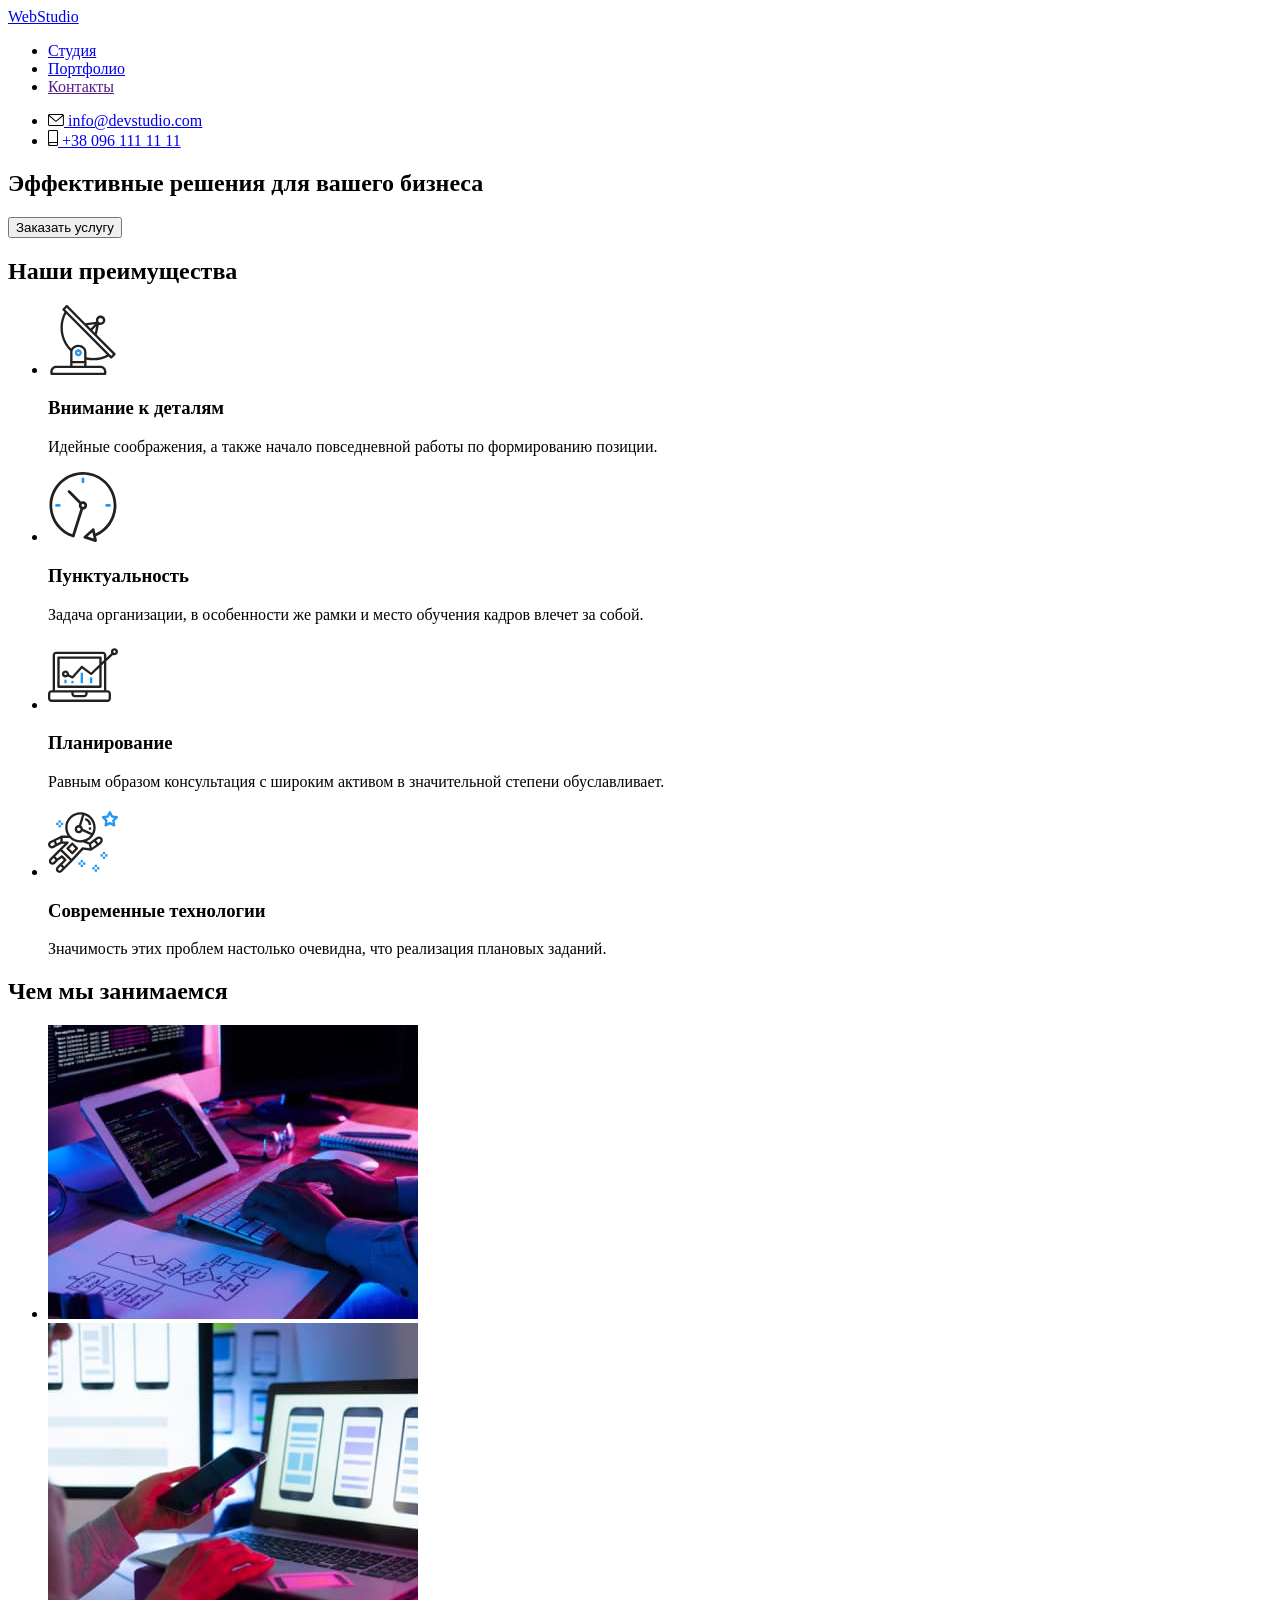
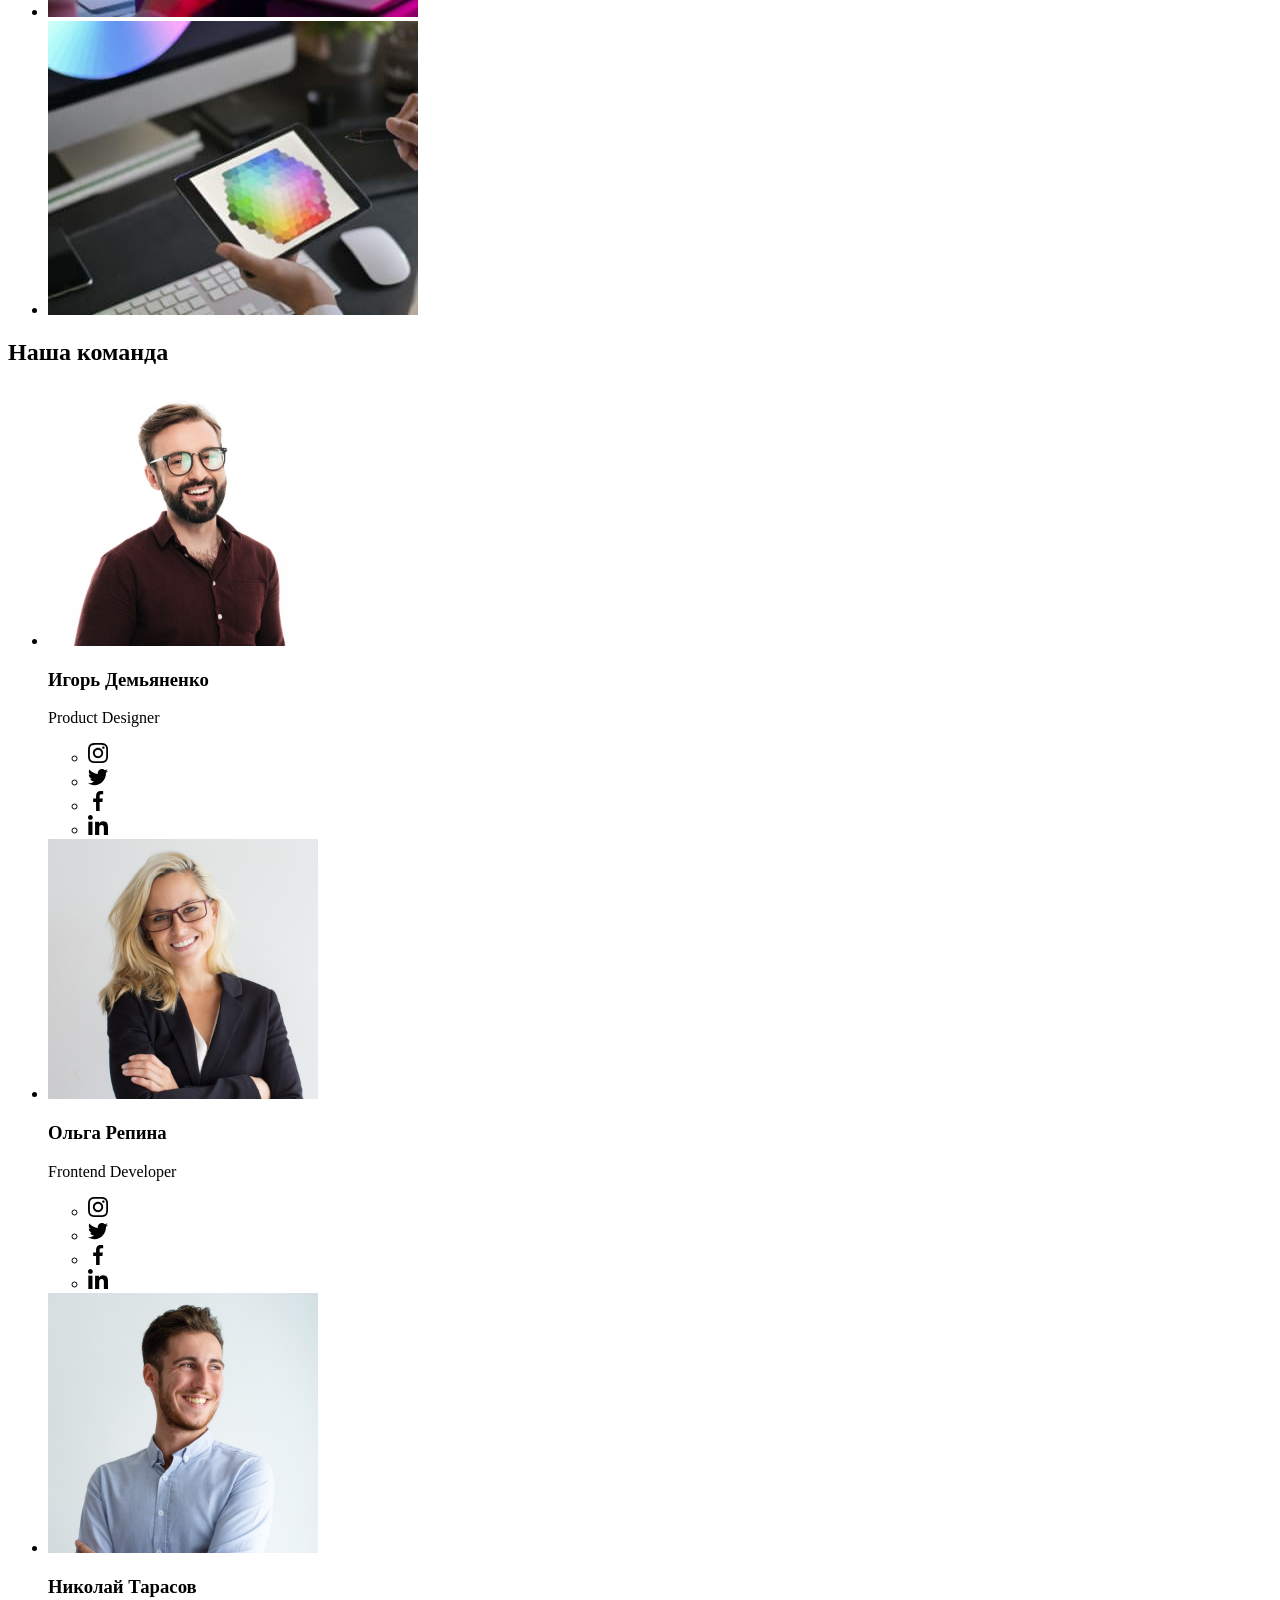
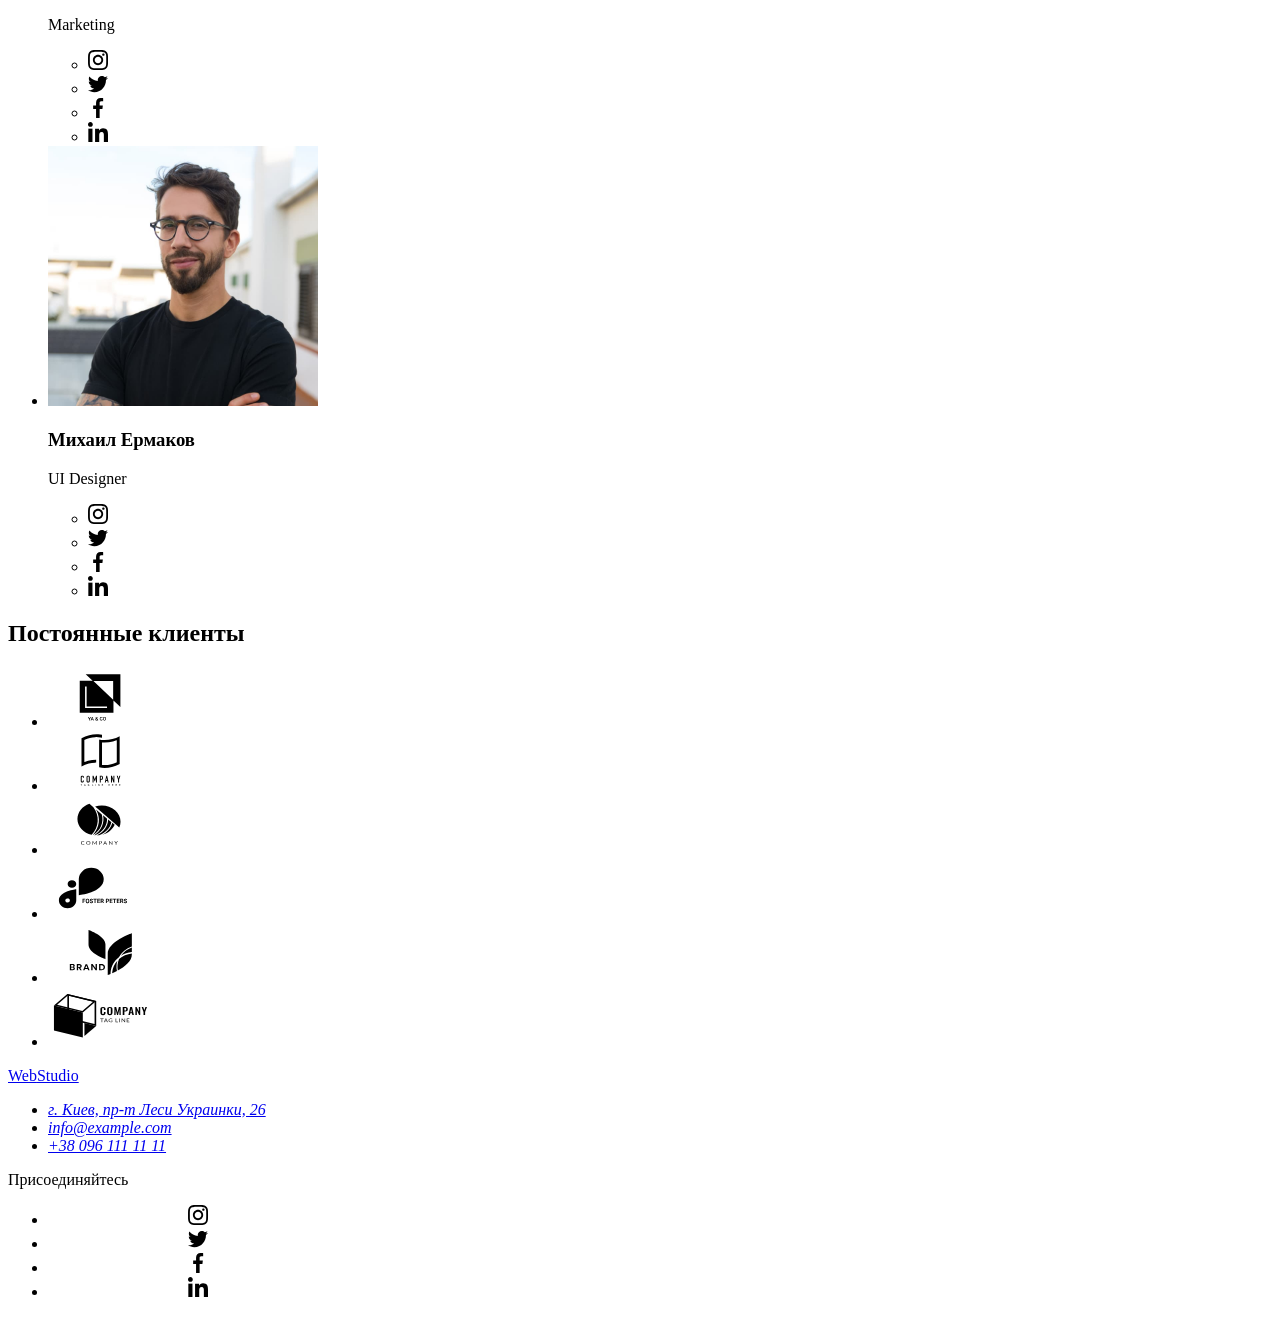
==== index.html @ 62d4c957 "Добавляет разметку Студио" ====
<!DOCTYPE html>
<html lang="ru">
<head>
    <meta charset="UTF-8">
    <meta http-equiv="X-UA-Compatible" content="IE=edge">
    <meta name="viewport" content="width=device-width, initial-scale=1.0">
    <title>Document</title>
    <link href="https://fonts.googleapis.com/css2?family=Raleway:wght@700&family=Roboto:wght@400;500;700;900&display=swap"
        rel="stylesheet">
    <link rel="stylesheet" href="https://github.com/sindresorhus/modern-normalize/blob/main/modern-normalize.css">
    <link rel="stylesheet" href="./css/styles.css">
</head>
<body>
    <!--Шапка сайта-->
    <header class="page-header">
        <nav class="container main-nav">
        <a href="./index.html" class="logo"><span>Web</span>Studio</a>
         <ul class="site-nav list">
            <li class="item"><a href="./index.html" class="link">Студия</a></li>
            <li class="item"><a href="./portfolio.html" class="link">Портфолио</a></li>
            <li class="item"><a href="" class="link">Контакты</a></li>
         </ul>

         <ul class="contacts list">
            <li class="item">
                <a href="mailto:info@devstudio.com" class="contacts-link">
                    <svg class="icon-contacts" width="16" height="12">
                        <use href="./images/icon.svg#icon-envelope"></use>
                    </svg>
                <span>info@devstudio.com</span>
                </a>
            </li>
            <li class="item">
                <a href="tel:+380961111111" class="contacts-link">
                    <svg class="icon-contacts" width="10" height="16">
                        <use href="./images/icon.svg#icon-smartphone"></use>
                    </svg>
                <span>+38 096 111 11 11</span>
                </a>
            </li>           
         </ul>
        </nav>
    </header>

    <main>
        <!--Герой-->
        <section class="hero">
            <div class="container">
           <h1 class="hero-title">Эффективные решения для вашего бизнеса</h1>
           <button type="button" class="button-hero">Заказать услугу</button>
            </div>
        </section>
    
    <section class="section features">
        <!--Смысловой заголовок, который скроется в css-->
        <div class="container">
        <h2 class="visually-hidden">Наши преимущества</h2>
        <ul class="list features">
            <li class="item-features">
                <div class="features-svg">
                    <a href="" class="features-link">
                    <svg class="icon-features" width="70" height="70"> 
                        <use href="./images/icon.svg#icon-antenna-1"></use>
                    </svg>
                    </a>
                </div>
                <h3 class="title">Внимание к деталям</h3>
                <p class="text">Идейные соображения, а также начало повседневной работы по формированию позиции.</p>
            </li>
            <li class="item-features">
                <div class="features-svg">
                    <a href="" class="features-link">
                        <svg class="icon-features" width="70" height="70">
                            <use href="./images/icon.svg#icon-clock-1"></use>
                        </svg>
                    </a>
                </div>
                <h3 class="title">Пунктуальность</h3>
                <p class="text">Задача организации, в особенности же рамки и место обучения кадров влечет за собой.</p></li>
            <li class="item-features">
                <div class="features-svg">
                    <a href="" class="features-link">
                        <svg class="icon-features" width="70" height="70">
                            <use href="./images/icon.svg#icon-diagram-1"></use>
                        </svg>
                    </a>
                </div>
                <h3 class="title">Планирование</h3>
                <p class="text">Равным образом консультация с широким активом в значительной степени обуславливает.</p></li>
            <li class="item-features">
                <div class="features-svg">
                    <a href="" class="features-link">
                        <svg class="icon-features" width="70" height="70">
                            <use href="./images/icon.svg#icon-astronaut-1"></use>
                        </svg>
                    </a>
                </div>
                <h3 class="title">Современные технологии</h3>
                <p class="text">Значимость этих проблем настолько очевидна, что реализация плановых заданий.</p>
            </li>
        </ul>
        </div>
    </section>
    
    
    <section class="section">
        <div class="container">
        <h2 class="section-title">Чем мы занимаемся</h2>
        <ul class="list img">
            <li class="item-list">
               <img src="./images/img-1.jpg" alt="Программирование" width="370">
            </li>
            <li class="item-list">
                <img src="./images/img-2.jpg" alt="Аналитика" width="370"> 
            </li>
            <li class="item-list">
                <img src="./images/img-3.jpg" alt="Дизайн" width="370"> 
            </li>
        </ul>
        </div>
    </section>

    
    <section class="section section-team">
        <div class="container">
        <h2 class="section-title">Наша команда</h2>
        <ul class="list profession">
            <li class="item-profession">
                <img src="./images/product-designer.jpg" alt="мужчина в рубашке" width="270">
                <div class="list-group-team">
                <h3 class="title-team">Игорь Демьяненко</h3>
                <p class="text">Product Designer</p> 
                <ul class="team-socials-list list">
                    <li class="team-socials-item">
                        <a href="" class="team-socils-link">
                          <svg class="team-socials-icon" width="20" height="20">
                              <use href="./images/icon.svg#icon-instagram-2"></use>
                          </svg> 
                        </a>
                    </li>
                    <li class="team-socials-item">
                        <a href="" class="team-socils-link">
                          <svg class="team-socials-icon" width="20" height="20">
                              <use href="./images/icon.svg#icon-twitter-1"></use>
                          </svg>  
                        </a>
                    </li>
                    <li class="team-socials-item">
                        <a href="" class="team-socils-link">
                          <svg class="team-socials-icon" width="20" height="20">
                              <use href="./images/icon.svg#icon-facebook-1"></use>
                          </svg>  
                        </a>
                    </li>
                    <li class="team-socials-item">
                        <a href="" class="team-socils-link">
                          <svg class="team-socials-icon" width="20" height="20">
                              <use href="./images/icon.svg#icon-linkedin-1"></use>
                          </svg>  
                        </a>
                    </li>
                </ul>
                </div>
            </li>
            <li class="item-profession">
                <img src="./images/frontend-developer.jpg" alt="девушка" width="270">
                <div class="list-group-team">
                <h3 class="title-team">Ольга Репина</h3>
                <p class="text">Frontend Developer</p>
                <ul class="team-socials-list list">
                    <li class="team-socials-item">
                        <a href="" class="team-socils-link">
                          <svg class="team-socials-icon"  width="20" height="20">
                              <use href="./images/icon.svg#icon-instagram-2"></use>
                          </svg>  
                        </a>
                    </li>
                    <li class="team-socials-item">
                        <a href="" class="team-socils-link">
                          <svg class="team-socials-icon" width="20" height="20">
                              <use href="./images/icon.svg#icon-twitter-1"></use>
                          </svg>  
                        </a>
                    </li>
                    <li class="team-socials-item">
                        <a href="" class="team-socils-link">
                          <svg class="team-socials-icon" width="20" height="20">
                              <use href="./images/icon.svg#icon-facebook-1"></use>
                          </svg>  
                        </a>
                    </li>
                    <li class="team-socials-item">
                        <a href="" class="team-socils-link">
                          <svg class="team-socials-icon" width="20" height="20">
                              <use href="./images/icon.svg#icon-linkedin-1"></use>
                          </svg>  
                        </a>
                    </li>
                </ul>
                </div>
            </li>
            <li class="item-profession">
                <img src="./images/marketing.jpg" alt="мужчина в голубом" width="270">
                <div class="list-group-team">
                <h3 class="title-team">Николай Тарасов</h3>
                <p class="text">Marketing</p>
                <ul class="team-socials-list list">
                    <li class="team-socials-item">
                        <a href="" class="team-socils-link">
                          <svg class="team-socials-icon" width="20" height="20">
                              <use href="./images/icon.svg#icon-instagram-2"></use>
                          </svg>  
                        </a>
                    </li>
                    <li class="team-socials-item">
                        <a href="" class="team-socils-link">
                          <svg class="team-socials-icon" width="20" height="20">
                              <use href="./images/icon.svg#icon-twitter-1"></use>
                          </svg>  
                        </a>
                    </li>
                    <li class="team-socials-item">
                        <a href="" class="team-socils-link">
                          <svg class="team-socials-icon" width="20" height="20">
                              <use href="./images/icon.svg#icon-facebook-1"></use>
                          </svg>  
                        </a>
                    </li>
                    <li class="team-socials-item">
                        <a href="" class="team-socils-link">
                          <svg class="team-socials-icon" width="20" height="20">
                              <use href="./images/icon.svg#icon-linkedin-1"></use>
                          </svg>  
                        </a>
                    </li>
                </ul>
                </div>
            </li>
            <li class="item-profession">
                <img src="./images/ul-designer.jpg" alt="мужчина в очках" width="270">
                <div class="list-group-team">
                <h3 class="title-team">Михаил Ермаков</h3>
                <p class="text">UI Designer</p>
                <ul class="team-socials-list list">
                    <li class="team-socials-item">
                        <a href="" class="team-socils-link">
                            <svg class="team-socials-icon" width="20" height="20">
                                <use href="./images/icon.svg#icon-instagram-2"></use>
                            </svg>
                        </a>
                    </li>
                    <li class="team-socials-item">
                        <a href="" class="team-socils-link">
                          <svg class="team-socials-icon" width="20" height="20">
                              <use href="./images/icon.svg#icon-twitter-1"></use>
                          </svg>  
                        </a>
                    </li>
                    <li class="team-socials-item">
                        <a href="" class="team-socils-link">
                          <svg class="team-socials-icon" width="20" height="20">
                              <use href="./images/icon.svg#icon-facebook-1"></use>
                          </svg>  
                        </a>
                    </li>
                    <li class="team-socials-item">
                        <a href="" class="team-socils-link">
                          <svg class="team-socials-icon" width="20" height="20">
                              <use href="./images/icon.svg#icon-linkedin-1"></use>
                          </svg>  
                        </a>
                    </li>
                </ul>
                </div>
            </li>
        </ul>
        </div>
    </section>

        <section class="section">
            <div class="container">
                <h2 class="section-title">Постоянные клиенты</h2>
                <ul class="clients-list list">
                    <li class="item-clients">
                        <a href="" class="item-clients-link">
                            <svg class="icon-clients" width="106" height="60">
                                <use href="./images/icon.svg#icon-Logo"></use>
                            </svg>
                        </a>
                    </li>
                    <li class="item-clients">
                        <a href="" class="item-clients-link">
                            <svg class="icon-clients" width="106" height="60">
                                <use href="./images/icon.svg#icon-Logo-1"></use>
                            </svg>
                        </a>
                    </li>
                    <li class="item-clients">
                        <a href="" class="item-clients-link">
                            <svg class="icon-clients" width="106" height="60">
                                <use href="./images/icon.svg#icon-Logo-2"></use>
                            </svg>
                        </a>
                    </li>
                    <li class="item-clients">
                        <a href="" class="item-clients-link">
                            <svg class="icon-clients""" width="106" height="60">
                                <use href="./images/icon.svg#icon-Logo-3"></use>
                            </svg>
                        </a>
                    </li>
                    <li class="item-clients">
                        <a href="" class="item-clients-link">
                            <svg class="icon-clients" width="106" height="60">
                                <use href="./images/icon.svg#icon-Logo-4"></use>
                            </svg>
                        </a>
                    </li>
                    <li class="item-clients">
                        <use></use>
                        <a href="" class="item-clients-link">
                            <svg class="icon-clients" width="106" height="60">
                                <use href="./images/icon.svg#icon-Logo-5"></use>
                            </svg>
                        </a>
                    </li>
                </ul>
            </div>
        </section>

    </main>

                <!--Футер-->
                <footer>
                    <section class="footer">
                        <div class="container footer-cont">
                            <div class="footer-address">
                                <a href="./index.html" class="logo footer"><span>Web</span>Studio</a>
                                <address>
                                    <ul class="address list">
                                        <li class="footer-item"><a href="https://google/maps/CWAaKW5dbzgjnJqV8" class="address-text">г.
                                                Киев, пр-т Леси Украинки, 26</a>
                                        </li>
                                        <li class="footer-item"><a href="mailto:info@example.com"
                                                class="footer-contacts">info@example.com</a></li>
                                        <li class="footer-item"><a href="tel:+380961111111" class="footer-contacts">+38 096 111 11
                                                11</a></li>
                                    </ul>
                                </address>
                            </div>
                
                            <div class="footer-socials join">
                                <p class="text-join">Присоединяйтесь</p>
                                <ul class="footer-join-list list">
                                    <li class="footer-socials-item">
                                        <a href="" class="footer-socials-link">
                                            <svg class="footer-socials-icon width=" 20" height="20">
                                                <use href="./images/icon.svg#icon-instagram-2"></use>
                                            </svg>
                                        </a>
                                    </li>
                                    <li class="footer-socials-item">
                                        <a href="" class="footer-socials-link">
                                            <svg class="footer-socials-icon width=" 20" height="20">
                                                <use href="./images/icon.svg#icon-twitter-1"></use>
                                            </svg>
                                        </a>
                                    </li>
                                    <li class="footer-socials-item">
                                        <a href="" class="footer-socials-link">
                                            <svg class="footer-socials-icon width=" 20" height="20">
                                                <use href="./images/icon.svg#icon-facebook-1"></use>
                                            </svg>
                                        </a>
                                    </li>
                                    <li class="footer-socials-item">
                                        <a href="" class="footer-socials-link">
                                            <svg class="footer-socials-icon width=" 20" height="20">
                                                <use href="./images/icon.svg#icon-linkedin-1"></use>
                                            </svg>
                                        </a>
                                    </li>
                                </ul>
                            </div>
                        </div>
                    </section>
                </footer>
    
</body>
</html>
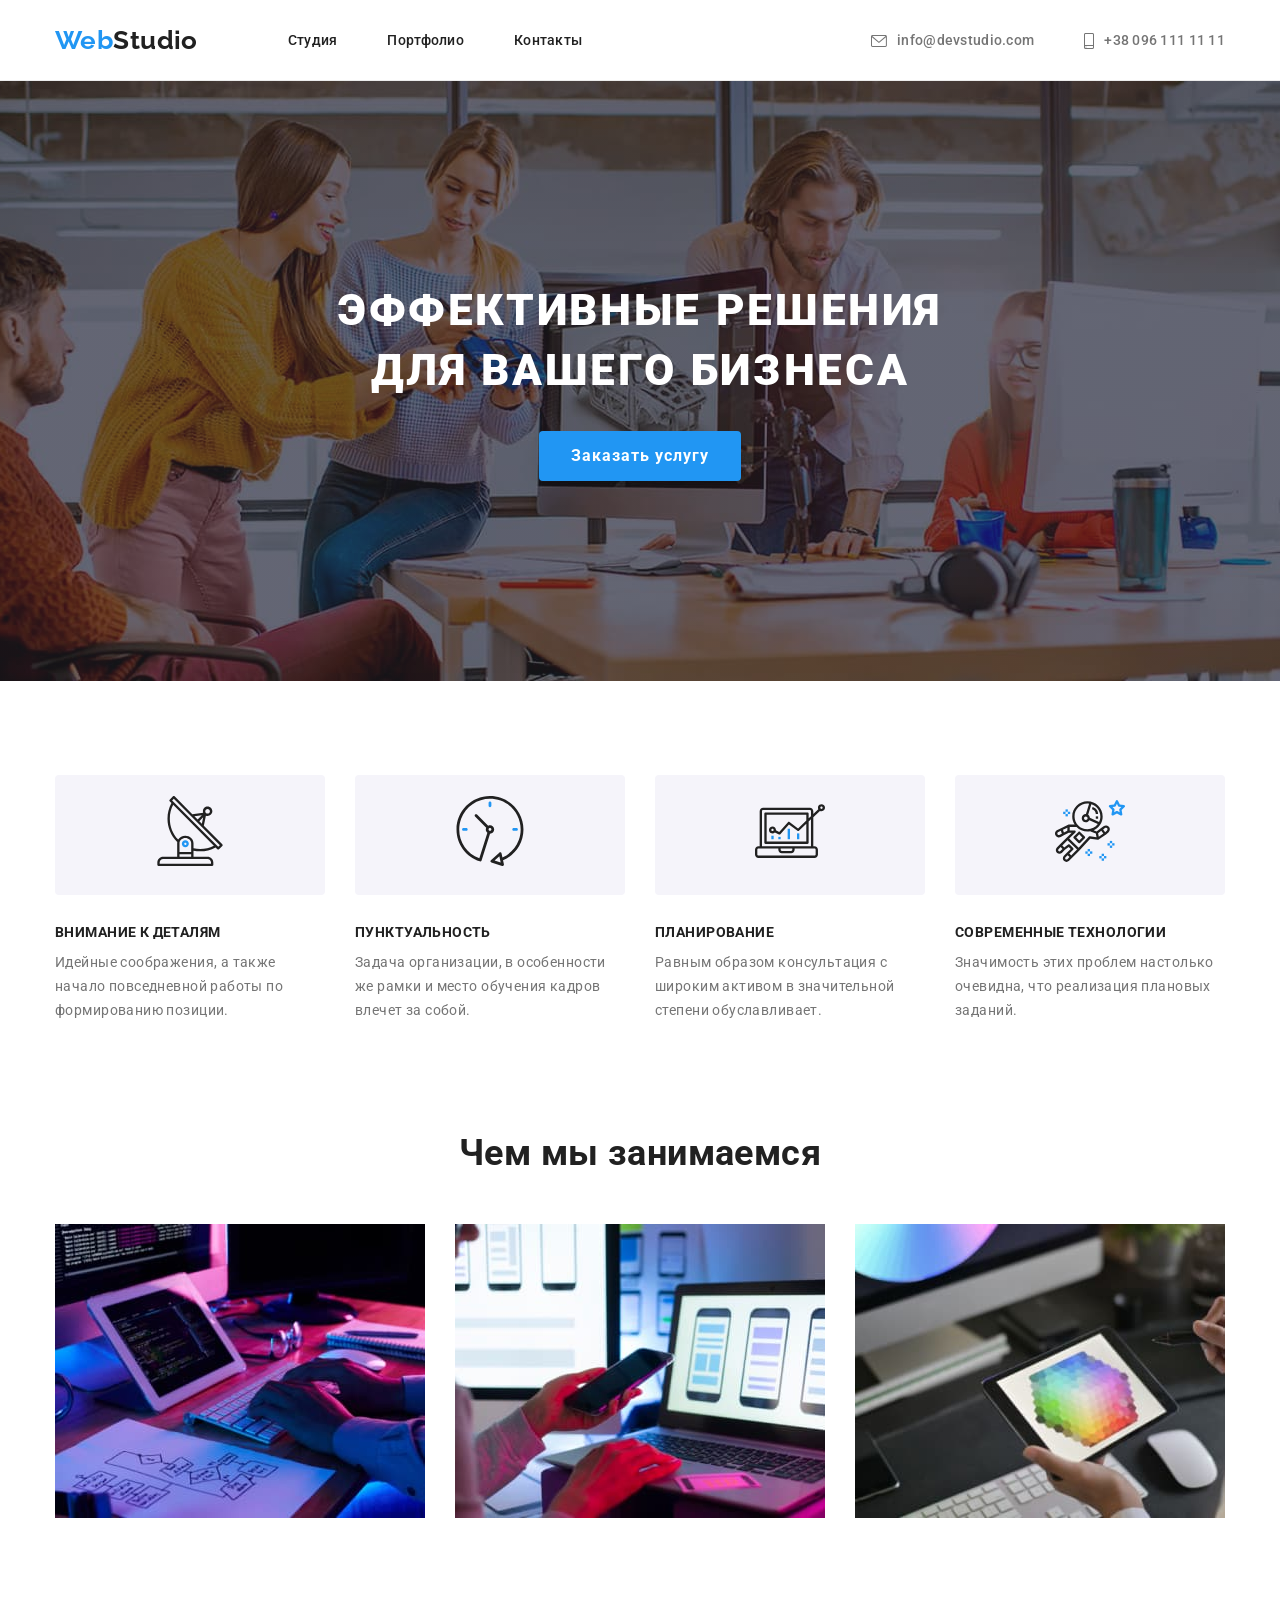
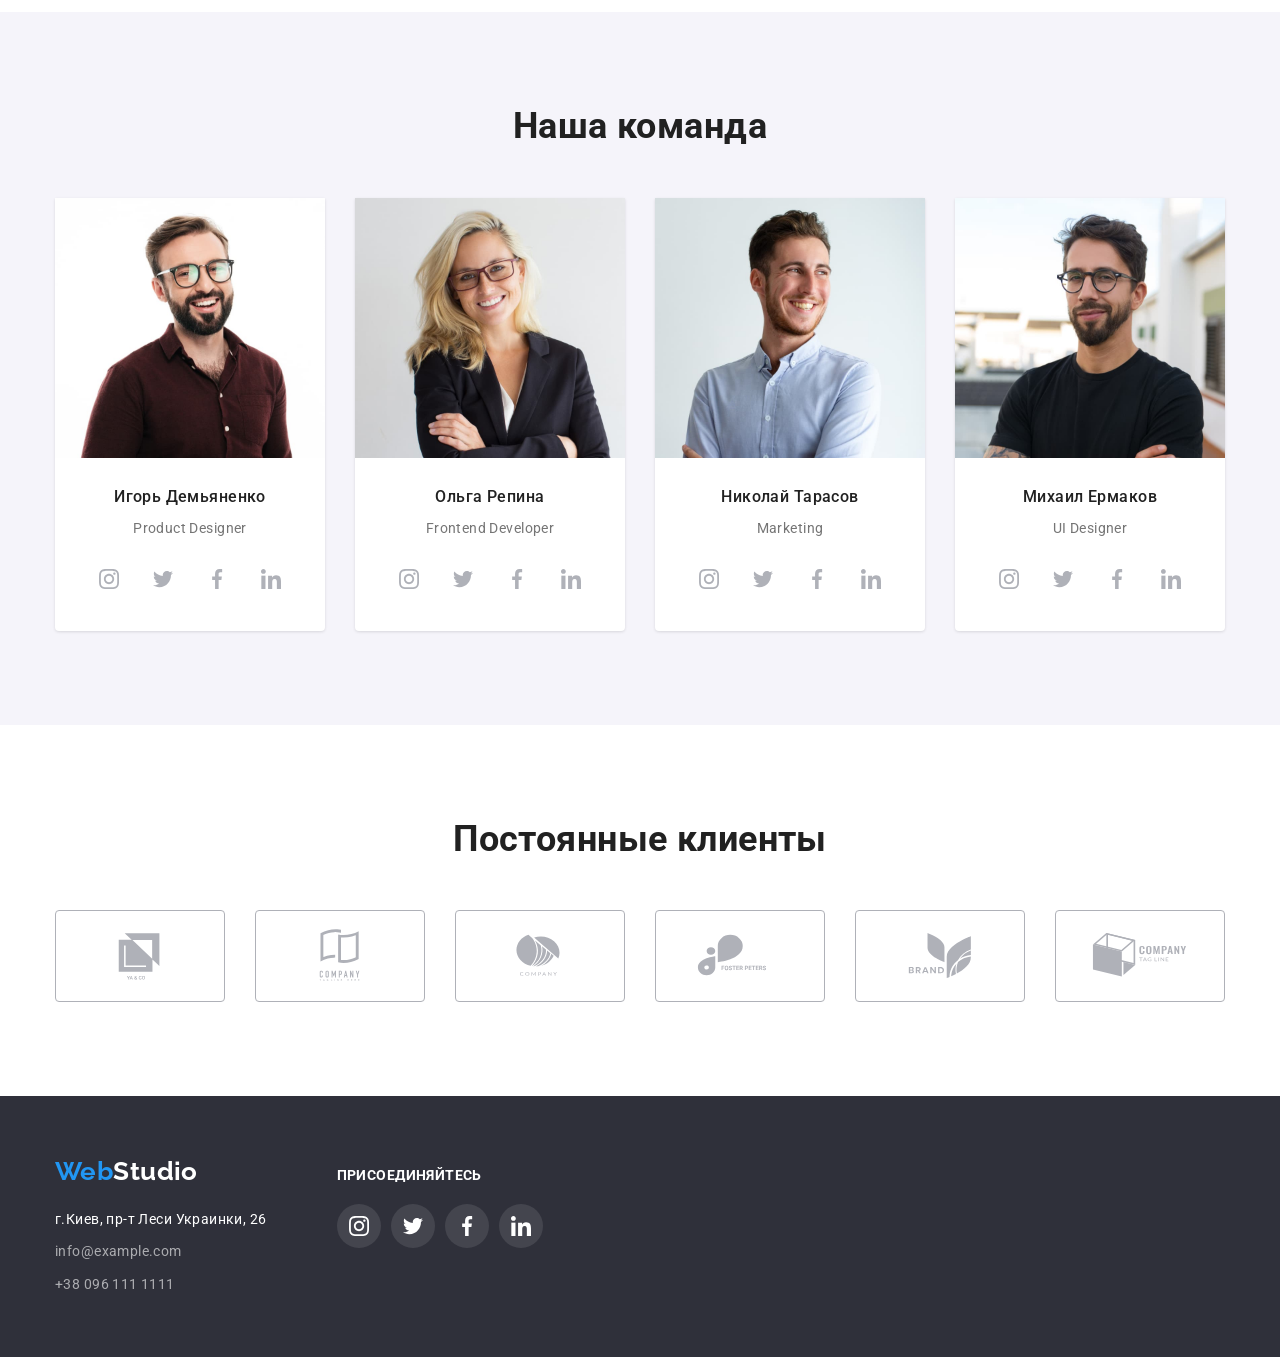
==== commit 5f3b2190: "Добавляет разметку index.html" ====
--- a/index.html
+++ b/index.html
@@ -304,7 +304,7 @@
                     </li>
                     <li class="item-clients">
                         <a href="" class="item-clients-link">
-                            <svg class="icon-clients""" width="106" height="60">
+                            <svg class="icon-clients" width="106" height="60">
                                 <use href="./images/icon.svg#icon-Logo-3"></use>
                             </svg>
                         </a>
@@ -317,7 +317,6 @@
                         </a>
                     </li>
                     <li class="item-clients">
-                        <use></use>
                         <a href="" class="item-clients-link">
                             <svg class="icon-clients" width="106" height="60">
                                 <use href="./images/icon.svg#icon-Logo-5"></use>
@@ -330,61 +329,62 @@
 
     </main>
 
-                <!--Футер-->
-                <footer>
-                    <section class="footer">
-                        <div class="container footer-cont">
-                            <div class="footer-address">
-                                <a href="./index.html" class="logo footer"><span>Web</span>Studio</a>
-                                <address>
-                                    <ul class="address list">
-                                        <li class="footer-item"><a href="https://google/maps/CWAaKW5dbzgjnJqV8" class="address-text">г.
-                                                Киев, пр-т Леси Украинки, 26</a>
-                                        </li>
-                                        <li class="footer-item"><a href="mailto:info@example.com"
-                                                class="footer-contacts">info@example.com</a></li>
-                                        <li class="footer-item"><a href="tel:+380961111111" class="footer-contacts">+38 096 111 11
-                                                11</a></li>
-                                    </ul>
-                                </address>
-                            </div>
-                
-                            <div class="footer-socials join">
-                                <p class="text-join">Присоединяйтесь</p>
-                                <ul class="footer-join-list list">
-                                    <li class="footer-socials-item">
-                                        <a href="" class="footer-socials-link">
-                                            <svg class="footer-socials-icon width=" 20" height="20">
-                                                <use href="./images/icon.svg#icon-instagram-2"></use>
-                                            </svg>
-                                        </a>
-                                    </li>
-                                    <li class="footer-socials-item">
-                                        <a href="" class="footer-socials-link">
-                                            <svg class="footer-socials-icon width=" 20" height="20">
-                                                <use href="./images/icon.svg#icon-twitter-1"></use>
-                                            </svg>
-                                        </a>
-                                    </li>
-                                    <li class="footer-socials-item">
-                                        <a href="" class="footer-socials-link">
-                                            <svg class="footer-socials-icon width=" 20" height="20">
-                                                <use href="./images/icon.svg#icon-facebook-1"></use>
-                                            </svg>
-                                        </a>
-                                    </li>
-                                    <li class="footer-socials-item">
-                                        <a href="" class="footer-socials-link">
-                                            <svg class="footer-socials-icon width=" 20" height="20">
-                                                <use href="./images/icon.svg#icon-linkedin-1"></use>
-                                            </svg>
-                                        </a>
-                                    </li>
-                                </ul>
-                            </div>
-                        </div>
-                    </section>
-                </footer>
+    <!--Футер-->
+    <footer>
+        <section class="footer">
+            <div class="container footer-cont">
+                <div class="footer-address">
+                    <a href="./index.html" class="logo footer"><span>Web</span>Studio</a>
+                    <address>
+                        <ul class="address list">
+                            <li class="footer-item">
+                                <a href="https://google/maps/CWAaKW5dbzgjnJqV8" class="address-text">г.Киев, пр-т Леси Украинки, 26</a>
+                            </li>
+                            <li class="footer-item">
+                                <a href="mailto:info@example.com" class="footer-contacts">info@example.com</a>
+                            </li>
+                            <li class="footer-item"><a href="tel:+380961111111" class="footer-contacts">+38 096 111 1111</a>
+                            </li>
+                        </ul>
+                    </address>
+                </div>
+    
+                <div class="footer-socials join">
+                    <p class="text-join">Присоединяйтесь</p>
+                    <ul class="footer-join-list list">
+                        <li class="footer-socials-item">
+                            <a href="" class="footer-socials-link">
+                                <svg class="footer-socials-icon" width="20" height="20">
+                                    <use href="./images/icon.svg#icon-instagram-2"></use>
+                                </svg>
+                            </a>
+                        </li>
+                        <li class="footer-socials-item">
+                            <a href="" class="footer-socials-link">
+                                <svg class="footer-socials-icon" width="20" height="20">
+                                    <use href="./images/icon.svg#icon-twitter-1"></use>
+                                </svg>
+                            </a>
+                        </li>
+                        <li class="footer-socials-item">
+                            <a href="" class="footer-socials-link">
+                                <svg class="footer-socials-icon" width="20" height="20">
+                                    <use href="./images/icon.svg#icon-facebook-1"></use>
+                                </svg>
+                            </a>
+                        </li>
+                        <li class="footer-socials-item">
+                            <a href="" class="footer-socials-link">
+                                <svg class="footer-socials-icon" width="20" height="20">
+                                    <use href="./images/icon.svg#icon-linkedin-1"></use>
+                                </svg>
+                            </a>
+                        </li>
+                    </ul>
+                </div>
+            </div>
+        </section>
+    </footer>
     
 </body>
 </html>
--- a/css/styles.css
+++ b/css/styles.css
@@ -0,0 +1,600 @@
+:root {
+  --primary-background-color: #e5e5e5;
+  --secondary-background-color: #2f303a;
+  --team-background-color: #f5f4fa;
+  --primary-text-color: #757575;
+  --secondary-text-color: #212121;
+  --accent-color: #2196f3;
+  --hero-text-color: #ffffff;
+  --icon-color: #afb1b8;
+}
+
+html {
+  box-sizing: border-box;
+}
+
+*,
+*::before,
+*::after {
+  box-sizing: inherit;
+}
+
+body {
+  background-color: var(--hero-text-color);
+  color: var(--primary-text-color);
+
+  margin: 0;
+
+  font-family: Roboto, sans-serif;
+  font-size: 14px;
+  line-height: 1.7;
+  letter-spacing: 0.03em;
+}
+
+/* Утилиты */
+
+.container {
+  margin-left: auto;
+  margin-right: auto;
+  width: 1200px;
+  padding-left: 15px;
+  padding-right: 15px;
+}
+
+.section {
+  padding-top: 94px;
+  padding-bottom: 94px;
+}
+
+.list {
+  list-style: none;
+  margin: 0;
+  padding: 0;
+}
+
+h1,
+h2,
+h3,
+p {
+  margin: 0;
+  padding: 0;
+}
+
+.visually-hidden {
+  position: absolute;
+  width: 1px;
+  height: 1px;
+  margin: -1px;
+  padding: 0;
+  overflow: hidden;
+  border: 0;
+  clip: rect(0 0 0 0);
+}
+
+img {
+  display: block;
+  min-width: 100%;
+  height: auto;
+}
+
+/* Шапка сайта */
+
+.page-header {
+  background-color: var(--hero-text-color);
+
+  border-bottom: 1px solid #ececec;
+  padding-bottom: 24px;
+  padding-top: 25px;
+}
+
+/* Логотип */
+
+.logo {
+  color: var(--secondary-text-color);
+
+  display: block;
+
+  font-family: Raleway, sans-serif;
+  font-weight: 700;
+  font-size: 26px;
+  line-height: 1.2;
+  text-decoration: none;
+}
+
+.logo span {
+  color: var(--accent-color);
+  margin-bottom: 25px;
+}
+
+/* Навигация */
+
+.main-nav {
+  display: flex;
+  align-items: center;
+}
+
+.site-nav {
+  display: flex;
+  margin-left: 90px;
+}
+
+.site-nav .link {
+  display: block;
+
+  color: var(--secondary-text-color);
+  font-family: Roboto, sans-serif;
+  font-weight: 500;
+  font-size: 14px;
+  line-height: 1.2;
+  letter-spacing: 0.02em;
+  text-decoration: none;
+}
+
+.site-nav .link:hover,
+.site-nav .link:focus {
+  color: var(--accent-color);
+}
+
+.site-nav .item + .item {
+  margin-left: 50px;
+}
+
+.contacts {
+  margin-left: auto;
+  display: flex;
+}
+
+.contacts-link {
+  font-family: Roboto, sans-serif;
+  font-weight: 500;
+  font-size: 14px;
+  line-height: 1.2;
+  letter-spacing: 0.02em;
+  text-decoration: none;
+  display: flex;
+  align-items: center;
+  color: var(--primary-text-color);
+}
+
+.icon-contacts {
+  fill: currentColor;
+
+  margin-right: 10px;
+}
+
+.contacts-link:hover,
+.contacts-link:focus {
+  color: var(--accent-color);
+}
+
+.contacts .item + .item {
+  margin-left: 50px;
+}
+
+/* Герой */
+
+.hero {
+  text-align: center;
+  padding-top: 200px;
+  padding-bottom: 200px;
+
+  max-width: 1600px;
+  height: 600px;
+  margin-left: auto;
+  margin-right: auto;
+
+  background-image: linear-gradient(
+      to right,
+      rgba(47, 48, 58, 0.4),
+      rgba(47, 48, 58, 0.4)
+    ),
+    url(../images/overlay.jpg);
+  background-repeat: no-repeat;
+  background-position: center;
+  background-size: cover;
+  background-color: var(--secondary-background-color);
+}
+.hero-title {
+  color: var(--hero-text-color);
+
+  width: 696px;
+  margin: 0 auto;
+  margin-bottom: 30px;
+
+  font-weight: 900;
+  font-size: 44px;
+  line-height: 1.36;
+  letter-spacing: 0.06em;
+  text-transform: uppercase;
+}
+
+.button-hero {
+  margin-left: auto;
+  margin-right: auto;
+  min-width: 200px;
+  padding-top: 10px;
+  padding-right: 32px;
+  padding-bottom: 10px;
+  padding-left: 32px;
+
+  color: var(--hero-text-color);
+  background-color: var(--accent-color);
+
+  display: inline-block;
+  border-radius: 4px;
+  border: 1px solid transparent;
+
+  font-family: Roboto, sans-serif;
+  font-weight: 700;
+  font-size: 16px;
+  line-height: 1.9;
+  letter-spacing: 0.06em;
+  align-items: center;
+  text-align: center;
+
+  box-shadow: 0px 4px 4px rgba(0, 0, 0, 0.15);
+  border-width: 0px;
+}
+
+/* Наши преимущества */
+section.section.features {
+  padding-bottom: 0;
+}
+.list.features {
+  display: flex;
+}
+
+.item-features {
+  width: 270px;
+}
+
+.list.features .item-features + .item-features {
+  margin-left: 30px;
+}
+
+.title {
+  color: var(--secondary-text-color);
+
+  margin-bottom: 10px;
+
+  font-weight: 700;
+  font-size: 14px;
+  line-height: 1.14;
+  text-transform: uppercase;
+}
+
+.features-link {
+}
+
+.features-svg {
+  margin-bottom: 30px;
+
+  width: 270px;
+  height: 120px;
+  border-radius: 4px;
+  background-color: var(--team-background-color);
+  display: flex;
+  align-items: center;
+  justify-content: center;
+}
+
+.item-features + .item-features {
+  margin-left: 30px;
+}
+
+/* Чем мы занимаемся */
+
+.section-title {
+  color: var(--secondary-text-color);
+
+  padding-top: 0;
+  text-align: center;
+  margin-bottom: 50px;
+
+  font-weight: 700;
+  font-size: 36px;
+  line-height: 1.16;
+}
+
+.title-team {
+  color: var(--secondary-text-color);
+
+  font-weight: 500;
+  font-size: 16px;
+  line-height: 1.18;
+}
+
+.list.img {
+  display: flex;
+}
+
+.list.img .item-list + .item-list {
+  margin-left: 30px;
+}
+
+/* Наша команда */
+
+.section-team {
+  background-color: var(--team-background-color);
+}
+
+.list.profession {
+  display: flex;
+  text-align: center;
+}
+
+.list.profession .item-profession + .item-profession {
+  margin-left: 30px;
+}
+
+.item-profession {
+  background-color: var(--hero-text-color);
+  width: 270px;
+  box-shadow: 0px 1px 3px rgba(0, 0, 0, 0.12);
+  border-radius: 0px 0px 4px 4px;
+  border-width: 0px;
+}
+
+.list-group-team {
+  padding-top: 30px;
+  padding-bottom: 30px;
+}
+
+.title-team {
+  margin-bottom: 10px;
+  text-align: center;
+}
+
+.team-socials-list {
+  display: flex;
+  justify-content: center;
+}
+
+.team-socils-link {
+  width: 44px;
+  height: 44px;
+  background-color: var(--hero-text-color);
+  border-radius: 50%;
+  display: flex;
+  align-items: center;
+  justify-content: center;
+  color: var(--icon-color);
+}
+
+.team-socials-icon {
+  fill: currentColor;
+}
+
+.team-socils-link:hover,
+.team-socils-link:focus {
+  background-color: var(--accent-color);
+  color: var(--hero-text-color);
+}
+
+.team-socials-item + .team-socials-item {
+  margin-left: 10px;
+}
+
+/* Постоянные клиенты */
+
+.clients-list {
+  display: flex;
+}
+
+.item-clients-link {
+  width: 170px;
+  height: 92px;
+  border: 1px solid #afb1b8;
+  box-sizing: border-box;
+  border-radius: 4px;
+  display: flex;
+  align-items: center;
+  justify-content: center;
+  color: #afb1b8;
+}
+
+.icon-clients {
+  fill: currentColor;
+}
+
+.item-clients-link:hover,
+.item-clients-link:hover {
+  color: var(--accent-color);
+  border-color: var(--accent-color);
+}
+.item-clients + .item-clients {
+  margin-left: 30px;
+}
+
+/* Свойство text применен к страницам Студио и Портфолио */
+.text {
+  color: var(--primary-text-color);
+  margin-bottom: 16px;
+}
+
+/* Страница Портфолио */
+
+.filtr.list {
+  display: flex;
+  justify-content: center;
+}
+
+.filtr.list .filtr-button + .filtr-button {
+  margin-left: 8px;
+}
+
+.filtr .button {
+  padding-top: 6px;
+  padding-right: 22px;
+  padding-bottom: 6px;
+  padding-left: 22px;
+
+  display: flex;
+  align-items: center;
+  text-align: center;
+  border-radius: 4px;
+  border: 1px solid transparent;
+
+  color: var(--secondary-text-color);
+  background-color: var(--team-background-color);
+
+  font-family: Roboto, sans-serif;
+  font-weight: 500;
+  font-size: 16px;
+  line-height: 1.9;
+  letter-spacing: 0.06em;
+}
+
+.filtr .button:hover,
+.filtr .button:focus {
+  color: var(--hero-text-color);
+  background-color: var(--accent-color);
+  box-shadow: 0px 3px 1px rgba(0, 0, 0, 0.1), 0px 1px 2px rgba(0, 0, 0, 0.08),
+    0px 2px 2px rgba(0, 0, 0, 0.12);
+}
+
+.filtr.filtr.list {
+  margin-bottom: 50px;
+}
+
+/* Наши работы */
+
+.examples-elements {
+  background: #ffffff;
+
+  max-width: 370px;
+  margin-left: 30px;
+  margin-bottom: 30px;
+  box-sizing: border-box;
+}
+
+.examples-elements a {
+  display: block;
+  text-decoration: none;
+}
+
+.examples-elements:nth-child(3n) {
+  margin-right: 0;
+}
+
+.examples-link:hover,
+.examples-link:focus {
+  box-shadow: 0px 1px 1px rgba(0, 0, 0, 0.12), 0px 4px 4px rgba(0, 0, 0, 0.06),
+    1px 4px 6px rgba(0, 0, 0, 0.16);
+}
+
+.examples-text {
+  padding-right: 24px;
+  padding-left: 24px;
+  padding-top: 20px;
+  padding-bottom: 20px;
+
+  border-right: 1px solid #eeeeee;
+  border-bottom: 1px solid #eeeeee;
+  border-left: 1px solid #eeeeee;
+}
+
+.list-examples {
+  display: flex;
+  flex-wrap: wrap;
+  margin-left: -30px;
+  margin-bottom: -30px;
+}
+
+.title-list {
+  margin-bottom: 10px;
+
+  color: var(--secondary-text-color);
+
+  font-weight: 700;
+  font-size: 18px;
+  line-height: 2;
+  letter-spacing: 0.06em;
+
+  text-decoration: none;
+}
+
+/* Футер */
+
+footer {
+  padding-top: 60px;
+  padding-bottom: 60px;
+  background-color: var(--secondary-background-color);
+}
+
+.logo.footer {
+  color: var(--hero-text-color);
+}
+
+.address.list {
+  margin-top: 20px;
+}
+.address-text,
+.footer-contacts {
+  color: var(--hero-text-color);
+
+  font-family: Roboto, sans-serif;
+  font-style: normal;
+  font-weight: 400;
+  font-size: 14px;
+  line-height: 1.7;
+  letter-spacing: 0.03em;
+
+  text-decoration: none;
+}
+
+.address .footer-item + .footer-item {
+  margin-top: 9px;
+}
+
+.footer-contacts {
+  color: rgba(255, 255, 255, 0.6);
+}
+
+.footer-cont {
+  display: flex;
+  align-items: baseline;
+}
+
+.footer-socials.join {
+  margin-left: 70px;
+}
+
+.text-join {
+  font-weight: 700;
+  line-height: 1.14;
+  text-transform: uppercase;
+
+  margin-bottom: 20px;
+
+  color: var(--hero-text-color);
+}
+
+.footer-join-list {
+  display: flex;
+  align-items: center;
+}
+
+.footer-socials-link {
+  width: 44px;
+  height: 44px;
+  background-color: rgba(255, 255, 255, 0.1);
+  border-radius: 50%;
+  display: flex;
+  align-items: center;
+  justify-content: center;
+  color: var(--hero-text-color);
+}
+
+.footer-socials-icon {
+  fill: currentColor;
+}
+
+.footer-socials-link:hover,
+.footer-socials-link:focus {
+  background-color: var(--accent-color);
+}
+
+.footer-socials-item + .footer-socials-item {
+  margin-left: 10px;
+}
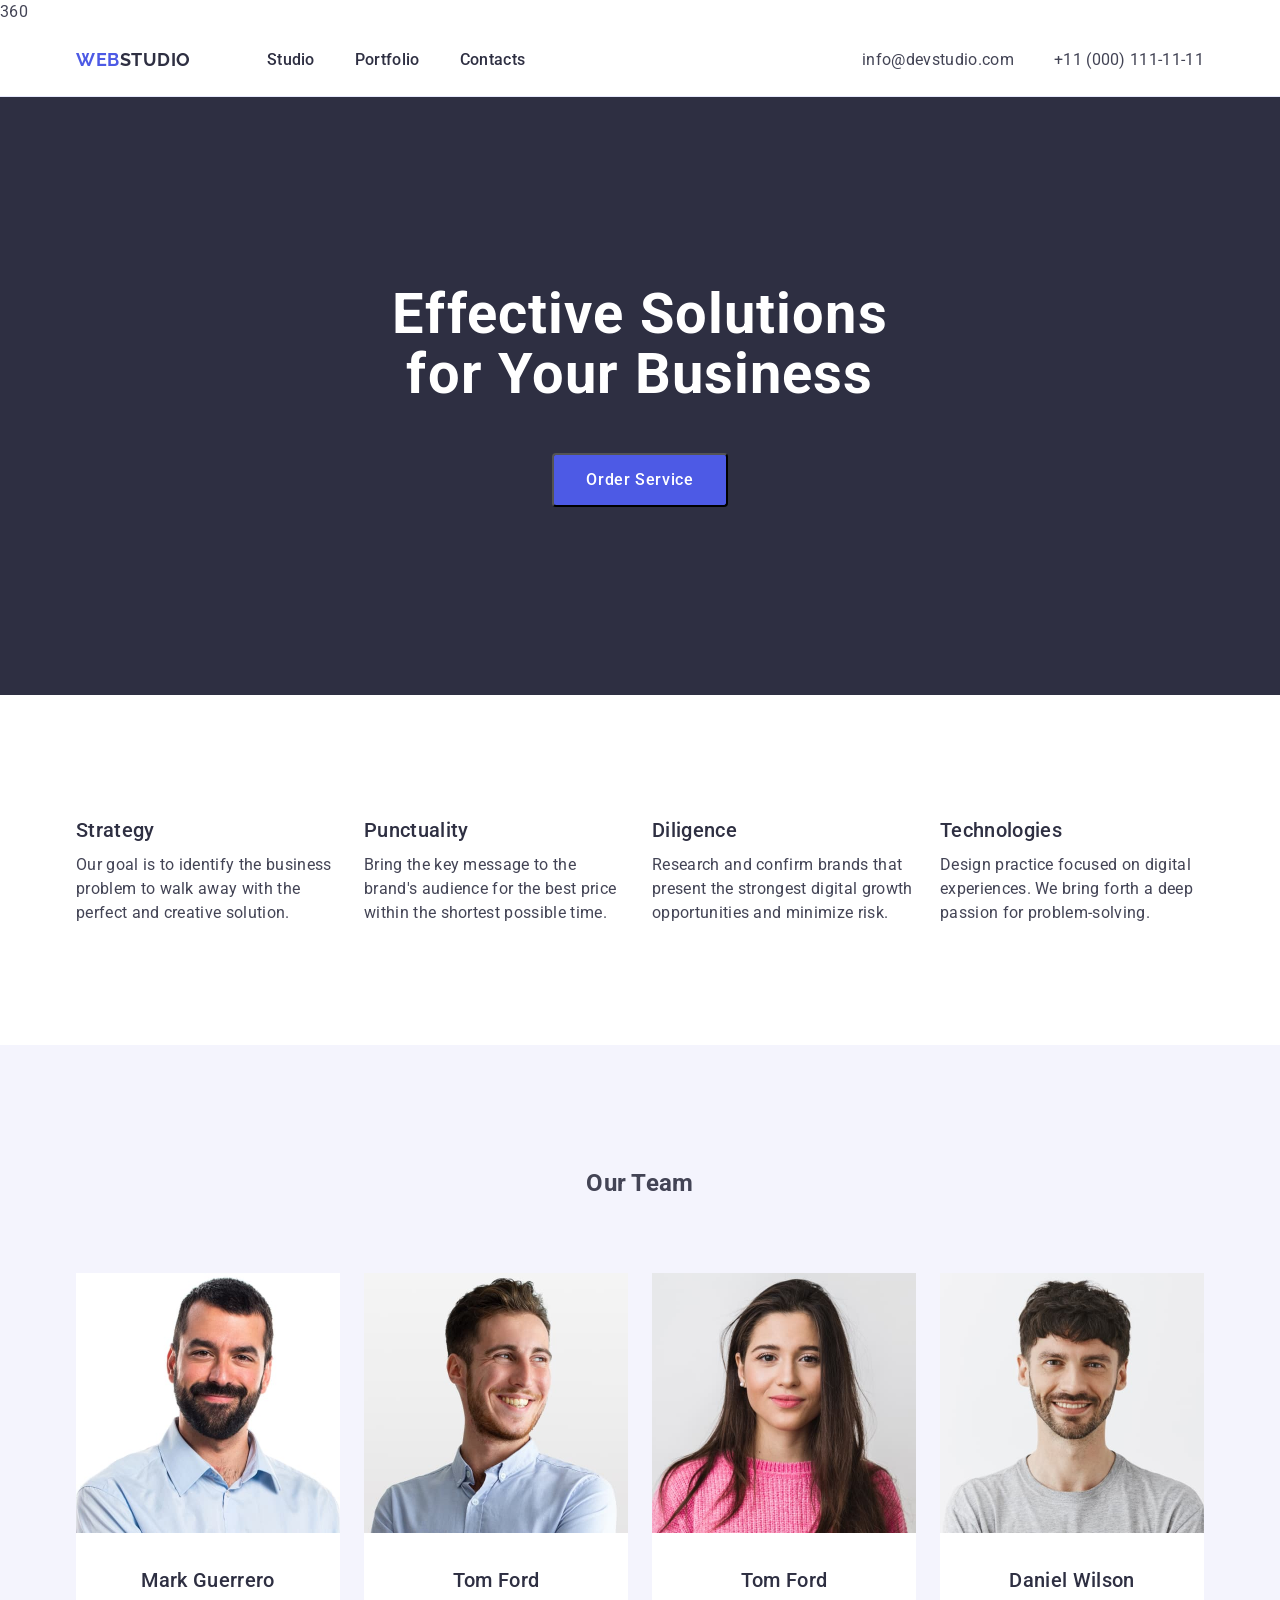
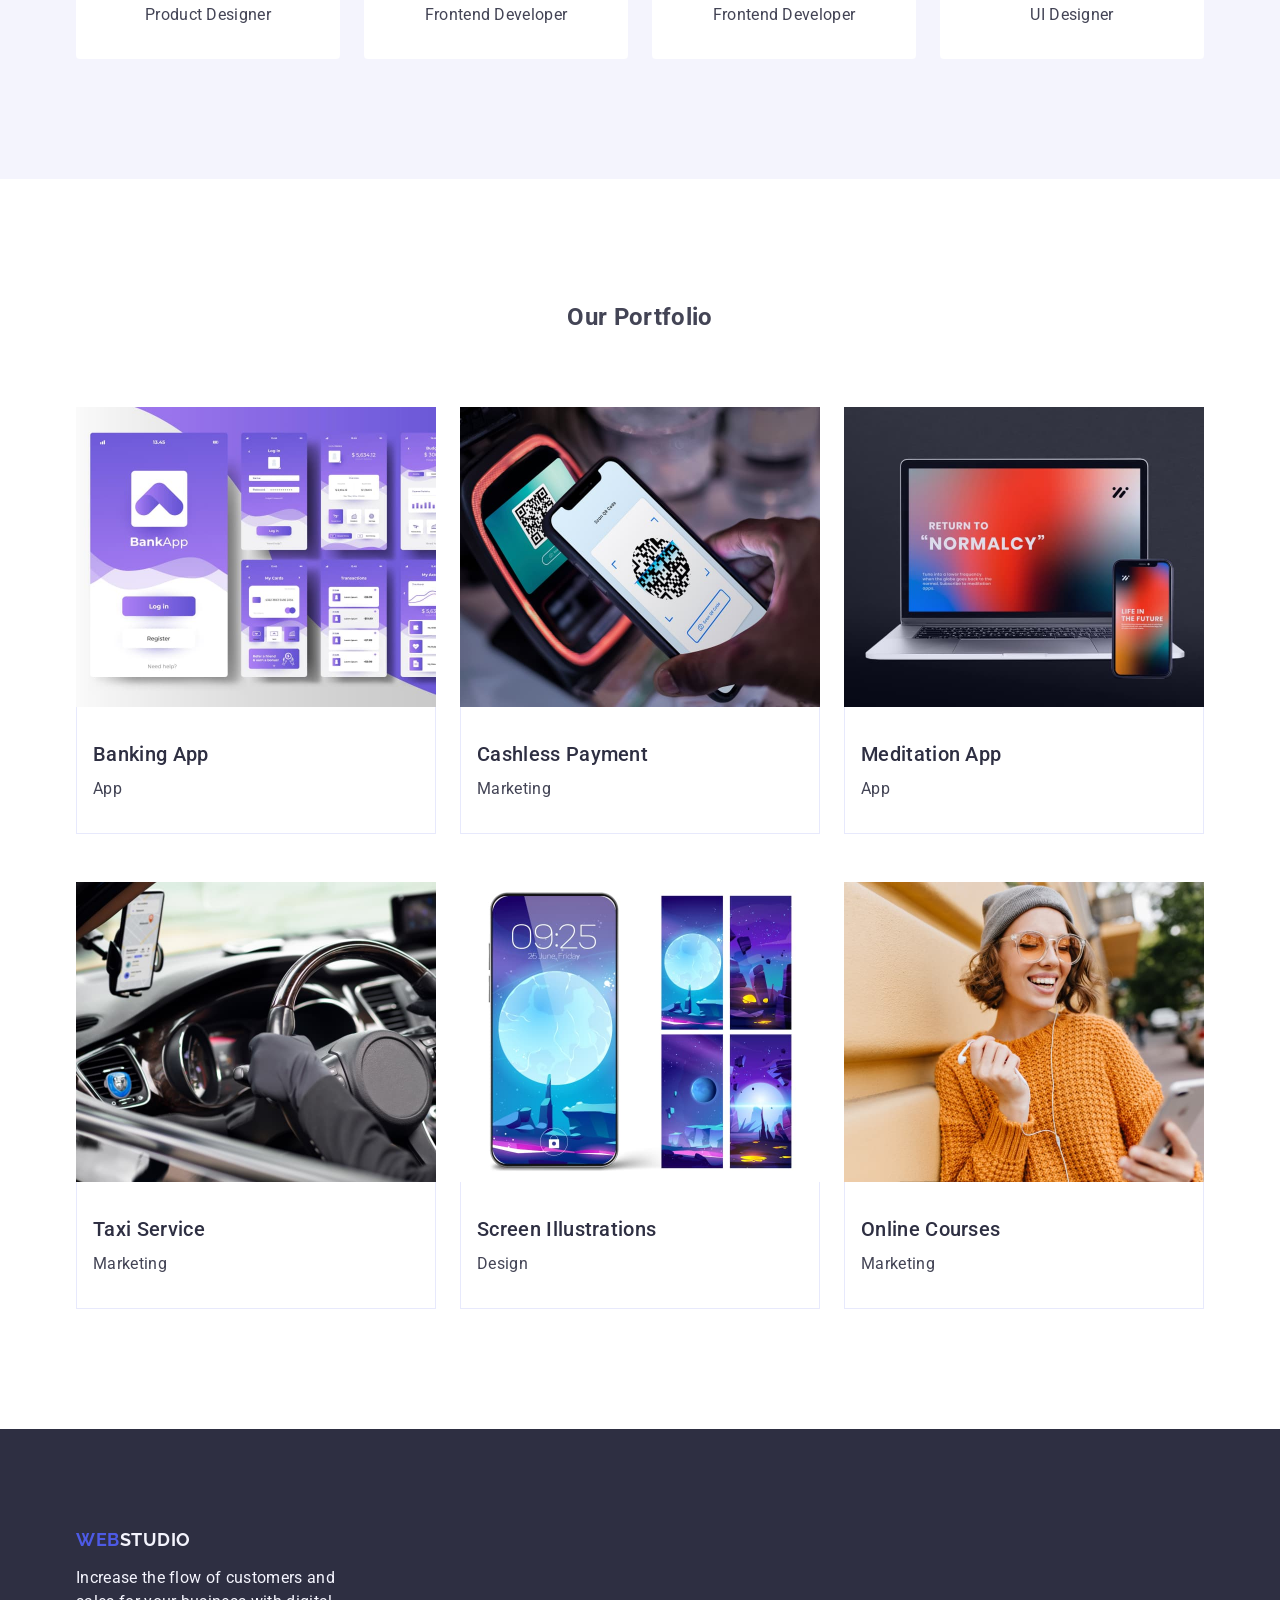
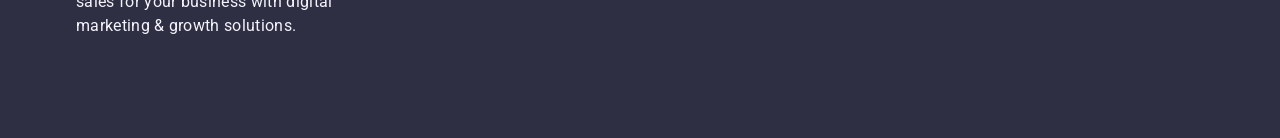
==== commit 670ec16e: "Initial commit" ====
--- a/index.html
+++ b/index.html
@@ -1,390 +1,186 @@
-<!DOCTYPE html>
-<html lang="ru">
-<head>
-    <meta charset="UTF-8">
-    <meta http-equiv="X-UA-Compatible" content="IE=edge">
-    <meta name="viewport" content="width=device-width, initial-scale=1.0">
-    <title>Document</title>
-    <link href="https://fonts.googleapis.com/css2?family=Raleway:wght@700&family=Roboto:wght@400;500;700;900&display=swap"
-        rel="stylesheet">
-    <link rel="stylesheet" href="https://github.com/sindresorhus/modern-normalize/blob/main/modern-normalize.css">
-    <link rel="stylesheet" href="./css/styles.css">
-</head>
-<body>
-    <!--Шапка сайта-->
-    <header class="page-header">
-        <nav class="container main-nav">
-        <a href="./index.html" class="logo"><span>Web</span>Studio</a>
-         <ul class="site-nav list">
-            <li class="item"><a href="./index.html" class="link">Студия</a></li>
-            <li class="item"><a href="./portfolio.html" class="link">Портфолио</a></li>
-            <li class="item"><a href="" class="link">Контакты</a></li>
-         </ul>
-
-         <ul class="contacts list">
-            <li class="item">
-                <a href="mailto:info@devstudio.com" class="contacts-link">
-                    <svg class="icon-contacts" width="16" height="12">
-                        <use href="./images/icon.svg#icon-envelope"></use>
-                    </svg>
-                <span>info@devstudio.com</span>
-                </a>
-            </li>
-            <li class="item">
-                <a href="tel:+380961111111" class="contacts-link">
-                    <svg class="icon-contacts" width="10" height="16">
-                        <use href="./images/icon.svg#icon-smartphone"></use>
-                    </svg>
-                <span>+38 096 111 11 11</span>
-                </a>
-            </li>           
-         </ul>
-        </nav>
-    </header>
-
-    <main>
-        <!--Герой-->
-        <section class="hero">
-            <div class="container">
-           <h1 class="hero-title">Эффективные решения для вашего бизнеса</h1>
-           <button type="button" class="button-hero">Заказать услугу</button>
-            </div>
-        </section>
-    
-    <section class="section features">
-        <!--Смысловой заголовок, который скроется в css-->
-        <div class="container">
-        <h2 class="visually-hidden">Наши преимущества</h2>
-        <ul class="list features">
-            <li class="item-features">
-                <div class="features-svg">
-                    <a href="" class="features-link">
-                    <svg class="icon-features" width="70" height="70"> 
-                        <use href="./images/icon.svg#icon-antenna-1"></use>
-                    </svg>
-                    </a>
-                </div>
-                <h3 class="title">Внимание к деталям</h3>
-                <p class="text">Идейные соображения, а также начало повседневной работы по формированию позиции.</p>
-            </li>
-            <li class="item-features">
-                <div class="features-svg">
-                    <a href="" class="features-link">
-                        <svg class="icon-features" width="70" height="70">
-                            <use href="./images/icon.svg#icon-clock-1"></use>
-                        </svg>
-                    </a>
-                </div>
-                <h3 class="title">Пунктуальность</h3>
-                <p class="text">Задача организации, в особенности же рамки и место обучения кадров влечет за собой.</p></li>
-            <li class="item-features">
-                <div class="features-svg">
-                    <a href="" class="features-link">
-                        <svg class="icon-features" width="70" height="70">
-                            <use href="./images/icon.svg#icon-diagram-1"></use>
-                        </svg>
-                    </a>
-                </div>
-                <h3 class="title">Планирование</h3>
-                <p class="text">Равным образом консультация с широким активом в значительной степени обуславливает.</p></li>
-            <li class="item-features">
-                <div class="features-svg">
-                    <a href="" class="features-link">
-                        <svg class="icon-features" width="70" height="70">
-                            <use href="./images/icon.svg#icon-astronaut-1"></use>
-                        </svg>
-                    </a>
-                </div>
-                <h3 class="title">Современные технологии</h3>
-                <p class="text">Значимость этих проблем настолько очевидна, что реализация плановых заданий.</p>
-            </li>
-        </ul>
-        </div>
-    </section>
-    
-    
-    <section class="section">
-        <div class="container">
-        <h2 class="section-title">Чем мы занимаемся</h2>
-        <ul class="list img">
-            <li class="item-list">
-               <img src="./images/img-1.jpg" alt="Программирование" width="370">
-            </li>
-            <li class="item-list">
-                <img src="./images/img-2.jpg" alt="Аналитика" width="370"> 
-            </li>
-            <li class="item-list">
-                <img src="./images/img-3.jpg" alt="Дизайн" width="370"> 
-            </li>
-        </ul>
-        </div>
-    </section>
-
-    
-    <section class="section section-team">
-        <div class="container">
-        <h2 class="section-title">Наша команда</h2>
-        <ul class="list profession">
-            <li class="item-profession">
-                <img src="./images/product-designer.jpg" alt="мужчина в рубашке" width="270">
-                <div class="list-group-team">
-                <h3 class="title-team">Игорь Демьяненко</h3>
-                <p class="text">Product Designer</p> 
-                <ul class="team-socials-list list">
-                    <li class="team-socials-item">
-                        <a href="" class="team-socils-link">
-                          <svg class="team-socials-icon" width="20" height="20">
-                              <use href="./images/icon.svg#icon-instagram-2"></use>
-                          </svg> 
-                        </a>
-                    </li>
-                    <li class="team-socials-item">
-                        <a href="" class="team-socils-link">
-                          <svg class="team-socials-icon" width="20" height="20">
-                              <use href="./images/icon.svg#icon-twitter-1"></use>
-                          </svg>  
-                        </a>
-                    </li>
-                    <li class="team-socials-item">
-                        <a href="" class="team-socils-link">
-                          <svg class="team-socials-icon" width="20" height="20">
-                              <use href="./images/icon.svg#icon-facebook-1"></use>
-                          </svg>  
-                        </a>
-                    </li>
-                    <li class="team-socials-item">
-                        <a href="" class="team-socils-link">
-                          <svg class="team-socials-icon" width="20" height="20">
-                              <use href="./images/icon.svg#icon-linkedin-1"></use>
-                          </svg>  
-                        </a>
-                    </li>
-                </ul>
-                </div>
-            </li>
-            <li class="item-profession">
-                <img src="./images/frontend-developer.jpg" alt="девушка" width="270">
-                <div class="list-group-team">
-                <h3 class="title-team">Ольга Репина</h3>
-                <p class="text">Frontend Developer</p>
-                <ul class="team-socials-list list">
-                    <li class="team-socials-item">
-                        <a href="" class="team-socils-link">
-                          <svg class="team-socials-icon"  width="20" height="20">
-                              <use href="./images/icon.svg#icon-instagram-2"></use>
-                          </svg>  
-                        </a>
-                    </li>
-                    <li class="team-socials-item">
-                        <a href="" class="team-socils-link">
-                          <svg class="team-socials-icon" width="20" height="20">
-                              <use href="./images/icon.svg#icon-twitter-1"></use>
-                          </svg>  
-                        </a>
-                    </li>
-                    <li class="team-socials-item">
-                        <a href="" class="team-socils-link">
-                          <svg class="team-socials-icon" width="20" height="20">
-                              <use href="./images/icon.svg#icon-facebook-1"></use>
-                          </svg>  
-                        </a>
-                    </li>
-                    <li class="team-socials-item">
-                        <a href="" class="team-socils-link">
-                          <svg class="team-socials-icon" width="20" height="20">
-                              <use href="./images/icon.svg#icon-linkedin-1"></use>
-                          </svg>  
-                        </a>
-                    </li>
-                </ul>
-                </div>
-            </li>
-            <li class="item-profession">
-                <img src="./images/marketing.jpg" alt="мужчина в голубом" width="270">
-                <div class="list-group-team">
-                <h3 class="title-team">Николай Тарасов</h3>
-                <p class="text">Marketing</p>
-                <ul class="team-socials-list list">
-                    <li class="team-socials-item">
-                        <a href="" class="team-socils-link">
-                          <svg class="team-socials-icon" width="20" height="20">
-                              <use href="./images/icon.svg#icon-instagram-2"></use>
-                          </svg>  
-                        </a>
-                    </li>
-                    <li class="team-socials-item">
-                        <a href="" class="team-socils-link">
-                          <svg class="team-socials-icon" width="20" height="20">
-                              <use href="./images/icon.svg#icon-twitter-1"></use>
-                          </svg>  
-                        </a>
-                    </li>
-                    <li class="team-socials-item">
-                        <a href="" class="team-socils-link">
-                          <svg class="team-socials-icon" width="20" height="20">
-                              <use href="./images/icon.svg#icon-facebook-1"></use>
-                          </svg>  
-                        </a>
-                    </li>
-                    <li class="team-socials-item">
-                        <a href="" class="team-socils-link">
-                          <svg class="team-socials-icon" width="20" height="20">
-                              <use href="./images/icon.svg#icon-linkedin-1"></use>
-                          </svg>  
-                        </a>
-                    </li>
-                </ul>
-                </div>
-            </li>
-            <li class="item-profession">
-                <img src="./images/ul-designer.jpg" alt="мужчина в очках" width="270">
-                <div class="list-group-team">
-                <h3 class="title-team">Михаил Ермаков</h3>
-                <p class="text">UI Designer</p>
-                <ul class="team-socials-list list">
-                    <li class="team-socials-item">
-                        <a href="" class="team-socils-link">
-                            <svg class="team-socials-icon" width="20" height="20">
-                                <use href="./images/icon.svg#icon-instagram-2"></use>
-                            </svg>
-                        </a>
-                    </li>
-                    <li class="team-socials-item">
-                        <a href="" class="team-socils-link">
-                          <svg class="team-socials-icon" width="20" height="20">
-                              <use href="./images/icon.svg#icon-twitter-1"></use>
-                          </svg>  
-                        </a>
-                    </li>
-                    <li class="team-socials-item">
-                        <a href="" class="team-socils-link">
-                          <svg class="team-socials-icon" width="20" height="20">
-                              <use href="./images/icon.svg#icon-facebook-1"></use>
-                          </svg>  
-                        </a>
-                    </li>
-                    <li class="team-socials-item">
-                        <a href="" class="team-socils-link">
-                          <svg class="team-socials-icon" width="20" height="20">
-                              <use href="./images/icon.svg#icon-linkedin-1"></use>
-                          </svg>  
-                        </a>
-                    </li>
-                </ul>
-                </div>
-            </li>
-        </ul>
-        </div>
-    </section>
-
-        <section class="section">
-            <div class="container">
-                <h2 class="section-title">Постоянные клиенты</h2>
-                <ul class="clients-list list">
-                    <li class="item-clients">
-                        <a href="" class="item-clients-link">
-                            <svg class="icon-clients" width="106" height="60">
-                                <use href="./images/icon.svg#icon-Logo"></use>
-                            </svg>
-                        </a>
-                    </li>
-                    <li class="item-clients">
-                        <a href="" class="item-clients-link">
-                            <svg class="icon-clients" width="106" height="60">
-                                <use href="./images/icon.svg#icon-Logo-1"></use>
-                            </svg>
-                        </a>
-                    </li>
-                    <li class="item-clients">
-                        <a href="" class="item-clients-link">
-                            <svg class="icon-clients" width="106" height="60">
-                                <use href="./images/icon.svg#icon-Logo-2"></use>
-                            </svg>
-                        </a>
-                    </li>
-                    <li class="item-clients">
-                        <a href="" class="item-clients-link">
-                            <svg class="icon-clients" width="106" height="60">
-                                <use href="./images/icon.svg#icon-Logo-3"></use>
-                            </svg>
-                        </a>
-                    </li>
-                    <li class="item-clients">
-                        <a href="" class="item-clients-link">
-                            <svg class="icon-clients" width="106" height="60">
-                                <use href="./images/icon.svg#icon-Logo-4"></use>
-                            </svg>
-                        </a>
-                    </li>
-                    <li class="item-clients">
-                        <a href="" class="item-clients-link">
-                            <svg class="icon-clients" width="106" height="60">
-                                <use href="./images/icon.svg#icon-Logo-5"></use>
-                            </svg>
-                        </a>
-                    </li>
-                </ul>
-            </div>
-        </section>
-
-    </main>
-
-    <!--Футер-->
-    <footer>
-        <section class="footer">
-            <div class="container footer-cont">
-                <div class="footer-address">
-                    <a href="./index.html" class="logo footer"><span>Web</span>Studio</a>
-                    <address>
-                        <ul class="address list">
-                            <li class="footer-item">
-                                <a href="https://google/maps/CWAaKW5dbzgjnJqV8" class="address-text">г.Киев, пр-т Леси Украинки, 26</a>
-                            </li>
-                            <li class="footer-item">
-                                <a href="mailto:info@example.com" class="footer-contacts">info@example.com</a>
-                            </li>
-                            <li class="footer-item"><a href="tel:+380961111111" class="footer-contacts">+38 096 111 1111</a>
-                            </li>
-                        </ul>
-                    </address>
-                </div>
-    
-                <div class="footer-socials join">
-                    <p class="text-join">Присоединяйтесь</p>
-                    <ul class="footer-join-list list">
-                        <li class="footer-socials-item">
-                            <a href="" class="footer-socials-link">
-                                <svg class="footer-socials-icon" width="20" height="20">
-                                    <use href="./images/icon.svg#icon-instagram-2"></use>
-                                </svg>
-                            </a>
-                        </li>
-                        <li class="footer-socials-item">
-                            <a href="" class="footer-socials-link">
-                                <svg class="footer-socials-icon" width="20" height="20">
-                                    <use href="./images/icon.svg#icon-twitter-1"></use>
-                                </svg>
-                            </a>
-                        </li>
-                        <li class="footer-socials-item">
-                            <a href="" class="footer-socials-link">
-                                <svg class="footer-socials-icon" width="20" height="20">
-                                    <use href="./images/icon.svg#icon-facebook-1"></use>
-                                </svg>
-                            </a>
-                        </li>
-                        <li class="footer-socials-item">
-                            <a href="" class="footer-socials-link">
-                                <svg class="footer-socials-icon" width="20" height="20">
-                                    <use href="./images/icon.svg#icon-linkedin-1"></use>
-                                </svg>
-                            </a>
-                        </li>
-                    </ul>
-                </div>
-            </div>
-        </section>
-    </footer>
-    
-</body>
+360<!DOCTYPE html>
+<html lang="en">
+<head>
+    <meta charset="UTF-8">
+    <meta name="viewport" content="width=device-width, initial-scale=1.0">
+    <title>WebStudio</title>
+    <link rel="stylesheet" href="https://cdnjs.cloudflare.com/ajax/libs/modern-normalize/3.0.1/modern-normalize.min.css">
+    <link rel="preconnect" href="https://fonts.googleapis.com">
+    <link rel="preconnect" href="https://fonts.gstatic.com" crossorigin>
+    <link href="https://fonts.googleapis.com/css2?family=Raleway:wght@700&family=Roboto:wght@400;500;700&display=swap"
+    rel="stylesheet">
+    <link rel="stylesheet" href="./css/styles.css">
+</head>
+<body>
+    <!-- ========= #region header========= -->
+        <header class="header-page">
+                <div class="container header-container">
+                    <nav class="header-nav">
+                    <a class="logo logo-header" href="./index.html">Web<span class="logo-part">studio</span></a>
+                    <ul class="nav-list">
+                        <li class="nav-item"><a class="nav-link" href="./index.html">Studio</a></li>
+                        <li class="nav-item"><a class="nav-link" href="">Portfolio</a></li>
+                        <li class="nav-item"><a class="nav-link" href="">Contacts</a></li>
+                    </ul>
+                </nav>
+
+               <address class="contacts">
+                <ul class="contacts-list">
+                    <li class="contacts-item">
+                        <a class="contacts-link" href="mailto:info@devstudio.com">info@devstudio.com</a>
+                    </li>
+                    <li class="contacts-item">
+                        <a class="contacts-link" href="tel:++11(000)1111111">+11 (000) 111-11-11</a>
+                    </li>
+                </ul>
+               </address>
+            </div>
+        </header>
+        <!-- ========= #endregion header========= -->
+        <main>
+            <!-- ==========#region hero========== -->
+            <section class="section section-hero">
+                <div class="container">
+                    <h1 class="title-hero">Effective Solutions<br>
+                        for Your Business</h1>
+                    <button class="button-hero" type="button">Order Service</button>
+                </div>
+            </section>
+            <!--======== #endregion hero ======-->
+
+            <!-- ==========#region our-benefits======== -->
+            <section class="section">
+               <div class="container">
+                <h2 class="visually-hidden">Our Benefits</h2>
+            <ul class="list-benefits">
+                <li class="item-benefits">
+                    <h3 class="list-title">Strategy</h3>
+                    <p class="text-benefits">Our goal is to identify the business
+                        problem to walk away with the perfect and creative solution.</p>
+                </li>
+                <li class="item-benefits">
+                    <h3 class="list-title">Punctuality</h3>
+                    <p class="text-benefits">Bring the key message to the brand's audience for the best price within the shortest possible time.</p>
+                </li>
+                <li class="item-benefits">
+                    <h3 class="list-title">Diligence</h3>
+                    <p class="text-benefits">Research and confirm brands that present the strongest digital growth opportunities and minimize risk.</p>
+                </li>
+                <li class="item-benefits">
+                    <h3 class="list-title">Technologies</h3>
+                    <p class="text-benefits">Design practice focused on digital experiences. We bring forth a deep passion for problem-solving.</p>
+                </li>
+            </ul>
+                </div>
+            </section>
+            <!-- ======#endregion our-benefits=======-->
+
+            <!-- ============#region our-team========== -->
+
+            <section class="section section-team">
+                <div class="container">
+                    <h2 class="section-title">Our Team</h2>
+                    <ul class="list-team">
+                        <li class="item-list-team">
+                            <img src="./images/Mark.jpg" alt="man with a beard" width="264" height="260">
+                            <div class="text-team-content">
+                                <h3 class="list-title">Mark Guerrero</h3>
+                                <p class="text-team">Product Designer</p>
+                            </div>
+                        </li>
+                        <li class="item-list-team">
+                            <img src="./images/Tom.jpg" alt="man with a smile" width="264" height="260">
+                            <div class="text-team-content">
+                                <h3 class="list-title">Tom Ford</h3>
+                                <p class="text-team">Frontend Developer</p>
+                            </div>
+                        </li>
+                        <li class="item-list-team">
+                            <img src="./images/Camila.jpg" alt="young lady" width="264" height="260">
+                            <div class="text-team-content">
+                                <h3 class="list-title">Tom Ford</h3>
+                                <p class="text-team">Frontend Developer</p>
+                            </div>
+                        </li>
+                        <li class="item-list-team">
+                            <img src="./images/Daniel.jpg" alt="young man" width="264" height="260">
+                            <div class="text-team-content">
+                                <h3 class="list-title">Daniel Wilson</h3>
+                                <p class="text-team">UI Designer</p>
+                            </div>
+                        </li>
+                    </ul>
+                </div>
+            </section>
+            <!-- ========#endregion our-team========-->
+             
+            <!--  ===========#region our-portfolio=======  -->
+            
+            <section class="section section-portfolio">
+                <div class="container">
+                    <h2 class="section-title">Our Portfolio</h2>
+                    <ul class="list-portfolio">
+                        <li class="item-list-prtfl">
+                            <img src="./images/Banking-App.jpg" alt="open purple files" width="360" height="260">
+                            <div class="portfolio-content">
+                                <h3 class="list-title">Banking App</h3>
+                                <p>App</p>
+                            </div>
+                        </li>
+                        <li class="item-list-prtfl">
+                            <img src="./images/Cashless-Payment.jpg" alt="qr on phone" width="360" height="260">
+                            <div class="portfolio-content">
+                                <h3 class="list-title">Cashless Payment</h3>
+                                <p>Marketing</p>
+                            </div>
+                        </li>
+                        <li class="item-list-prtfl">
+                            <img src="./images/Meditation-App.jpg" alt="laptop" width="360" height="260">
+                            <div class="portfolio-content">
+                                <h3 class="list-title">Meditation App</h3>
+                                <p>App</p>
+                            </div>
+                        </li>
+                        <li class="item-list-prtfl">
+                            <img src="./images/Taxi-Service.jpg" alt="car steering wheel " width="360" height="260">
+                            <div class="portfolio-content">
+                                <h3 class="list-title">Taxi Service</h3>
+                                <p>Marketing</p>
+                            </div>
+                        </li>
+                        <li class="item-list-prtfl">
+                            <img src="./images/Screen-Illustrations.jpg" alt="phone and screen" width="360" height="260">
+                            <div class="portfolio-content">
+                                <h3 class="list-title">Screen Illustrations</h3>
+                                <p>Design</p>
+                            </div>
+                        </li>
+                        <li class="item-list-prtfl">
+                            <img src="./images/Online-Courses.jpg" alt="girl with headphones" width="360" height="260">
+                            <div class="portfolio-content">
+                                <h3 class="list-title">Online Courses</h3>
+                                <p>Marketing</p>
+                            </div>
+                        </li>
+                    </ul>
+                </div>
+                
+            </section>
+            <!--  ===========#endregion our-portfolio=======  -->
+
+            <!-- ==========#region footer======== -->
+
+            <footer class="section section-footer">
+                <div class="container">
+                    <a class="logo logo-footer" href="./index.html">Web<span class="logo-part">studio</span></a>
+                    <p class="text-footer">Increase the flow of customers and sales for your business with digital marketing & growth
+                        solutions.</p>
+                </div>
+                </footer>
+            <!-- ==========#endregion footer========-->
+
+        </main>
+
+    
+</body>
 </html>
--- a/css/styles.css
+++ b/css/styles.css
@@ -1,600 +1,280 @@
-:root {
-  --primary-background-color: #e5e5e5;
-  --secondary-background-color: #2f303a;
-  --team-background-color: #f5f4fa;
-  --primary-text-color: #757575;
-  --secondary-text-color: #212121;
-  --accent-color: #2196f3;
-  --hero-text-color: #ffffff;
-  --icon-color: #afb1b8;
-}
-
-html {
-  box-sizing: border-box;
-}
-
-*,
-*::before,
-*::after {
-  box-sizing: inherit;
-}
-
 body {
-  background-color: var(--hero-text-color);
-  color: var(--primary-text-color);
-
-  margin: 0;
-
-  font-family: Roboto, sans-serif;
-  font-size: 14px;
-  line-height: 1.7;
-  letter-spacing: 0.03em;
-}
-
-/* Утилиты */
-
-.container {
-  margin-left: auto;
-  margin-right: auto;
-  width: 1200px;
-  padding-left: 15px;
-  padding-right: 15px;
-}
-
-.section {
-  padding-top: 94px;
-  padding-bottom: 94px;
-}
-
-.list {
-  list-style: none;
-  margin: 0;
-  padding: 0;
+  font-family: 'Roboto', sans-serif;
+  font-size: 16px;
+  line-height: 1.5;
+  letter-spacing: 0.02em;
+
+  color: #434455;
+  background: #fff;
+}
+
+a {
+  text-decoration: none;
 }
 
 h1,
 h2,
 h3,
+h4,
+h5,
+h6,
 p {
+  margin-top: 0;
+  margin-bottom: 0;
+}
+
+ul,
+ol {
+  padding: 0;
   margin: 0;
-  padding: 0;
-}
-
+  list-style-type: none;
+}
+
+img {
+  display: block;
+  width: 100%;
+  height: auto;
+}
+
+button {
+  cursor: pointer;
+}
+
+.section {
+  padding-top: 120px;
+  padding-bottom: 120px;
+}
+.container {
+  max-width: 1158px;
+  padding: 0 15px;
+  margin: 0 auto;
+}
+
+/*#region header*/
+.header-page {
+  border-bottom: 1px solid #e7e9fc;
+}
+
+.header-container {
+  display: flex;
+  align-items: center;
+}
+
+.header-nav {
+  display: flex;
+  align-items: center;
+}
+
+.logo {
+  font-family: 'Raleway', sans-serif;
+  font-weight: 700;
+  font-size: 18px;
+  line-height: 1.17;
+  letter-spacing: 0.03em;
+  text-transform: uppercase;
+  color: #4d5ae5;
+}
+
+.logo-header .logo-part {
+  color: #2e2f42;
+}
+
+.logo-header {
+  padding: 24px 0;
+  margin-right: 76px;
+}
+
+.nav-list {
+  display: flex;
+  align-items: center;
+  gap: 40px;
+}
+
+.nav-link {
+  display: block;
+  padding: 24px 0;
+  font-weight: 500;
+  color: #2e2f42;
+  text-decoration: none;
+}
+
+.nav-link:hover,
+.nav-link:focus {
+  color: #404bbf;
+}
+
+.contacts {
+  margin-left: auto;
+}
+
+.contacts-list {
+  display: flex;
+  align-items: center;
+  gap: 40px;
+}
+
+.contacts-link {
+  padding: 24px 0;
+  font-style: normal;
+  color: #434455;
+  text-decoration: none;
+}
+
+.contacts-link:hover,
+.contacts-link:focus {
+  color: #404bbf;
+}
+
+/*#endregion header*/
+
+/*#region hero*/
+.section-hero {
+  background-color: #2e2f42;
+  padding-top: 188px;
+  padding-bottom: 188px;
+}
+
+.title-hero {
+  max-width: 496px;
+  margin-left: auto;
+  margin-right: auto;
+  margin-bottom: 48px;
+  text-align: center;
+
+  font-weight: 700;
+  font-size: 56px;
+  line-height: 1.07;
+  letter-spacing: 0.02em;
+
+  color: #fff;
+}
+
+.button-hero {
+  display: block;
+  margin: 0 auto;
+  padding: 16px 32px;
+  border-radius: 4px;
+  font-weight: 500;
+  letter-spacing: 0.04em;
+  color: #fff;
+  background: #4d5ae5;
+}
+
+.button-hero:hover,
+.button-hero:focus {
+  background-color: #404bbf;
+}
+
+/*#endregion hero*/
+
+/*#region our-benefits*/
 .visually-hidden {
   position: absolute;
   width: 1px;
   height: 1px;
   margin: -1px;
+  border: 0;
   padding: 0;
+  white-space: nowrap;
+  clip-path: inset(100%);
+  clip: rect(0 0 0 0);
   overflow: hidden;
-  border: 0;
-  clip: rect(0 0 0 0);
-}
-
-img {
-  display: block;
-  min-width: 100%;
-  height: auto;
-}
-
-/* Шапка сайта */
-
-.page-header {
-  background-color: var(--hero-text-color);
-
-  border-bottom: 1px solid #ececec;
-  padding-bottom: 24px;
-  padding-top: 25px;
-}
-
-/* Логотип */
-
-.logo {
-  color: var(--secondary-text-color);
-
-  display: block;
-
-  font-family: Raleway, sans-serif;
-  font-weight: 700;
-  font-size: 26px;
-  line-height: 1.2;
-  text-decoration: none;
-}
-
-.logo span {
-  color: var(--accent-color);
-  margin-bottom: 25px;
-}
-
-/* Навигация */
-
-.main-nav {
-  display: flex;
-  align-items: center;
-}
-
-.site-nav {
-  display: flex;
-  margin-left: 90px;
-}
-
-.site-nav .link {
-  display: block;
-
-  color: var(--secondary-text-color);
-  font-family: Roboto, sans-serif;
+}
+
+.list-benefits {
+  display: flex;
+  flex-wrap: wrap;
+  gap: 24px;
+}
+
+.list-benefits .list-title {
+  margin-bottom: 8px;
+}
+
+.item-benefits {
+  width: calc((100% - 72px) / 4);
+}
+
+/*#endregion our-benefits*/
+
+/*застосовується у benefits, our team, our portfolio*/
+.list-title {
+  margin-bottom: 8px;
   font-weight: 500;
-  font-size: 14px;
-  line-height: 1.2;
-  letter-spacing: 0.02em;
-  text-decoration: none;
-}
-
-.site-nav .link:hover,
-.site-nav .link:focus {
-  color: var(--accent-color);
-}
-
-.site-nav .item + .item {
-  margin-left: 50px;
-}
-
-.contacts {
-  margin-left: auto;
-  display: flex;
-}
-
-.contacts-link {
-  font-family: Roboto, sans-serif;
-  font-weight: 500;
-  font-size: 14px;
-  line-height: 1.2;
-  letter-spacing: 0.02em;
-  text-decoration: none;
-  display: flex;
-  align-items: center;
-  color: var(--primary-text-color);
-}
-
-.icon-contacts {
-  fill: currentColor;
-
-  margin-right: 10px;
-}
-
-.contacts-link:hover,
-.contacts-link:focus {
-  color: var(--accent-color);
-}
-
-.contacts .item + .item {
-  margin-left: 50px;
-}
-
-/* Герой */
-
-.hero {
-  text-align: center;
-  padding-top: 200px;
-  padding-bottom: 200px;
-
-  max-width: 1600px;
-  height: 600px;
+  font-size: 20px;
+  color: #2e2f42;
+}
+
+/*#region our-team*/
+.section-team {
+  background-color: #f4f4fd;
+}
+
+.section-title {
   margin-left: auto;
   margin-right: auto;
-
-  background-image: linear-gradient(
-      to right,
-      rgba(47, 48, 58, 0.4),
-      rgba(47, 48, 58, 0.4)
-    ),
-    url(../images/overlay.jpg);
-  background-repeat: no-repeat;
-  background-position: center;
-  background-size: cover;
-  background-color: var(--secondary-background-color);
-}
-.hero-title {
-  color: var(--hero-text-color);
-
-  width: 696px;
-  margin: 0 auto;
-  margin-bottom: 30px;
-
-  font-weight: 900;
-  font-size: 44px;
-  line-height: 1.36;
-  letter-spacing: 0.06em;
-  text-transform: uppercase;
-}
-
-.button-hero {
-  margin-left: auto;
-  margin-right: auto;
-  min-width: 200px;
-  padding-top: 10px;
-  padding-right: 32px;
-  padding-bottom: 10px;
-  padding-left: 32px;
-
-  color: var(--hero-text-color);
-  background-color: var(--accent-color);
-
+  text-align: center;
+  margin-bottom: 72px;
+}
+
+.list-team {
+  display: flex;
+  gap: 24px;
+}
+
+.item-list-team {
+  border-radius: 0 0 4px 4px;
+  overflow: hidden;
+  width: calc((100% - 72px) / 4);
+}
+
+.text-team-content {
+  padding: 32px 16px;
+  text-align: center;
+  background: #fff;
+}
+
+/*#endregion our-team*/
+
+/*#region our-portfolio*/
+.list-portfolio {
+  display: flex;
+  flex-wrap: wrap;
+  gap: 48px 24px;
+}
+
+.item-list-prtfl {
+  width: calc((100% - 48px) / 3);
+}
+
+.portfolio-content {
+  padding: 32px 16px;
+  border-bottom: 1px solid #e7e9fc;
+  border-left: 1px solid #e7e9fc;
+  border-right: 1px solid #e7e9fc;
+  overflow: hidden;
+  text-align: left;
+}
+
+/*#endregion our-portfolio*/
+
+/*#region footer*/
+.section-footer {
+  background: #2e2f42;
+  padding-top: 100px;
+  padding-bottom: 100px;
+}
+
+.logo-footer .logo-part {
+  color: #f4f4fd;
+}
+.logo-footer {
   display: inline-block;
-  border-radius: 4px;
-  border: 1px solid transparent;
-
-  font-family: Roboto, sans-serif;
-  font-weight: 700;
-  font-size: 16px;
-  line-height: 1.9;
-  letter-spacing: 0.06em;
-  align-items: center;
-  text-align: center;
-
-  box-shadow: 0px 4px 4px rgba(0, 0, 0, 0.15);
-  border-width: 0px;
-}
-
-/* Наши преимущества */
-section.section.features {
-  padding-bottom: 0;
-}
-.list.features {
-  display: flex;
-}
-
-.item-features {
-  width: 270px;
-}
-
-.list.features .item-features + .item-features {
-  margin-left: 30px;
-}
-
-.title {
-  color: var(--secondary-text-color);
-
-  margin-bottom: 10px;
-
-  font-weight: 700;
-  font-size: 14px;
-  line-height: 1.14;
-  text-transform: uppercase;
-}
-
-.features-link {
-}
-
-.features-svg {
-  margin-bottom: 30px;
-
-  width: 270px;
-  height: 120px;
-  border-radius: 4px;
-  background-color: var(--team-background-color);
-  display: flex;
-  align-items: center;
-  justify-content: center;
-}
-
-.item-features + .item-features {
-  margin-left: 30px;
-}
-
-/* Чем мы занимаемся */
-
-.section-title {
-  color: var(--secondary-text-color);
-
-  padding-top: 0;
-  text-align: center;
-  margin-bottom: 50px;
-
-  font-weight: 700;
-  font-size: 36px;
-  line-height: 1.16;
-}
-
-.title-team {
-  color: var(--secondary-text-color);
-
-  font-weight: 500;
-  font-size: 16px;
-  line-height: 1.18;
-}
-
-.list.img {
-  display: flex;
-}
-
-.list.img .item-list + .item-list {
-  margin-left: 30px;
-}
-
-/* Наша команда */
-
-.section-team {
-  background-color: var(--team-background-color);
-}
-
-.list.profession {
-  display: flex;
-  text-align: center;
-}
-
-.list.profession .item-profession + .item-profession {
-  margin-left: 30px;
-}
-
-.item-profession {
-  background-color: var(--hero-text-color);
-  width: 270px;
-  box-shadow: 0px 1px 3px rgba(0, 0, 0, 0.12);
-  border-radius: 0px 0px 4px 4px;
-  border-width: 0px;
-}
-
-.list-group-team {
-  padding-top: 30px;
-  padding-bottom: 30px;
-}
-
-.title-team {
-  margin-bottom: 10px;
-  text-align: center;
-}
-
-.team-socials-list {
-  display: flex;
-  justify-content: center;
-}
-
-.team-socils-link {
-  width: 44px;
-  height: 44px;
-  background-color: var(--hero-text-color);
-  border-radius: 50%;
-  display: flex;
-  align-items: center;
-  justify-content: center;
-  color: var(--icon-color);
-}
-
-.team-socials-icon {
-  fill: currentColor;
-}
-
-.team-socils-link:hover,
-.team-socils-link:focus {
-  background-color: var(--accent-color);
-  color: var(--hero-text-color);
-}
-
-.team-socials-item + .team-socials-item {
-  margin-left: 10px;
-}
-
-/* Постоянные клиенты */
-
-.clients-list {
-  display: flex;
-}
-
-.item-clients-link {
-  width: 170px;
-  height: 92px;
-  border: 1px solid #afb1b8;
-  box-sizing: border-box;
-  border-radius: 4px;
-  display: flex;
-  align-items: center;
-  justify-content: center;
-  color: #afb1b8;
-}
-
-.icon-clients {
-  fill: currentColor;
-}
-
-.item-clients-link:hover,
-.item-clients-link:hover {
-  color: var(--accent-color);
-  border-color: var(--accent-color);
-}
-.item-clients + .item-clients {
-  margin-left: 30px;
-}
-
-/* Свойство text применен к страницам Студио и Портфолио */
-.text {
-  color: var(--primary-text-color);
   margin-bottom: 16px;
 }
 
-/* Страница Портфолио */
-
-.filtr.list {
-  display: flex;
-  justify-content: center;
-}
-
-.filtr.list .filtr-button + .filtr-button {
-  margin-left: 8px;
-}
-
-.filtr .button {
-  padding-top: 6px;
-  padding-right: 22px;
-  padding-bottom: 6px;
-  padding-left: 22px;
-
-  display: flex;
-  align-items: center;
-  text-align: center;
-  border-radius: 4px;
-  border: 1px solid transparent;
-
-  color: var(--secondary-text-color);
-  background-color: var(--team-background-color);
-
-  font-family: Roboto, sans-serif;
-  font-weight: 500;
-  font-size: 16px;
-  line-height: 1.9;
-  letter-spacing: 0.06em;
-}
-
-.filtr .button:hover,
-.filtr .button:focus {
-  color: var(--hero-text-color);
-  background-color: var(--accent-color);
-  box-shadow: 0px 3px 1px rgba(0, 0, 0, 0.1), 0px 1px 2px rgba(0, 0, 0, 0.08),
-    0px 2px 2px rgba(0, 0, 0, 0.12);
-}
-
-.filtr.filtr.list {
-  margin-bottom: 50px;
-}
-
-/* Наши работы */
-
-.examples-elements {
-  background: #ffffff;
-
-  max-width: 370px;
-  margin-left: 30px;
-  margin-bottom: 30px;
-  box-sizing: border-box;
-}
-
-.examples-elements a {
-  display: block;
-  text-decoration: none;
-}
-
-.examples-elements:nth-child(3n) {
-  margin-right: 0;
-}
-
-.examples-link:hover,
-.examples-link:focus {
-  box-shadow: 0px 1px 1px rgba(0, 0, 0, 0.12), 0px 4px 4px rgba(0, 0, 0, 0.06),
-    1px 4px 6px rgba(0, 0, 0, 0.16);
-}
-
-.examples-text {
-  padding-right: 24px;
-  padding-left: 24px;
-  padding-top: 20px;
-  padding-bottom: 20px;
-
-  border-right: 1px solid #eeeeee;
-  border-bottom: 1px solid #eeeeee;
-  border-left: 1px solid #eeeeee;
-}
-
-.list-examples {
-  display: flex;
-  flex-wrap: wrap;
-  margin-left: -30px;
-  margin-bottom: -30px;
-}
-
-.title-list {
-  margin-bottom: 10px;
-
-  color: var(--secondary-text-color);
-
-  font-weight: 700;
-  font-size: 18px;
-  line-height: 2;
-  letter-spacing: 0.06em;
-
-  text-decoration: none;
-}
-
-/* Футер */
-
-footer {
-  padding-top: 60px;
-  padding-bottom: 60px;
-  background-color: var(--secondary-background-color);
-}
-
-.logo.footer {
-  color: var(--hero-text-color);
-}
-
-.address.list {
-  margin-top: 20px;
-}
-.address-text,
-.footer-contacts {
-  color: var(--hero-text-color);
-
-  font-family: Roboto, sans-serif;
-  font-style: normal;
-  font-weight: 400;
-  font-size: 14px;
-  line-height: 1.7;
-  letter-spacing: 0.03em;
-
-  text-decoration: none;
-}
-
-.address .footer-item + .footer-item {
-  margin-top: 9px;
-}
-
-.footer-contacts {
-  color: rgba(255, 255, 255, 0.6);
-}
-
-.footer-cont {
-  display: flex;
-  align-items: baseline;
-}
-
-.footer-socials.join {
-  margin-left: 70px;
-}
-
-.text-join {
-  font-weight: 700;
-  line-height: 1.14;
-  text-transform: uppercase;
-
-  margin-bottom: 20px;
-
-  color: var(--hero-text-color);
-}
-
-.footer-join-list {
-  display: flex;
-  align-items: center;
-}
-
-.footer-socials-link {
-  width: 44px;
-  height: 44px;
-  background-color: rgba(255, 255, 255, 0.1);
-  border-radius: 50%;
-  display: flex;
-  align-items: center;
-  justify-content: center;
-  color: var(--hero-text-color);
-}
-
-.footer-socials-icon {
-  fill: currentColor;
-}
-
-.footer-socials-link:hover,
-.footer-socials-link:focus {
-  background-color: var(--accent-color);
-}
-
-.footer-socials-item + .footer-socials-item {
-  margin-left: 10px;
-}
+.text-footer {
+  max-width: 264px;
+  color: #f4f4fd;
+}
+/*#endregion footer*/
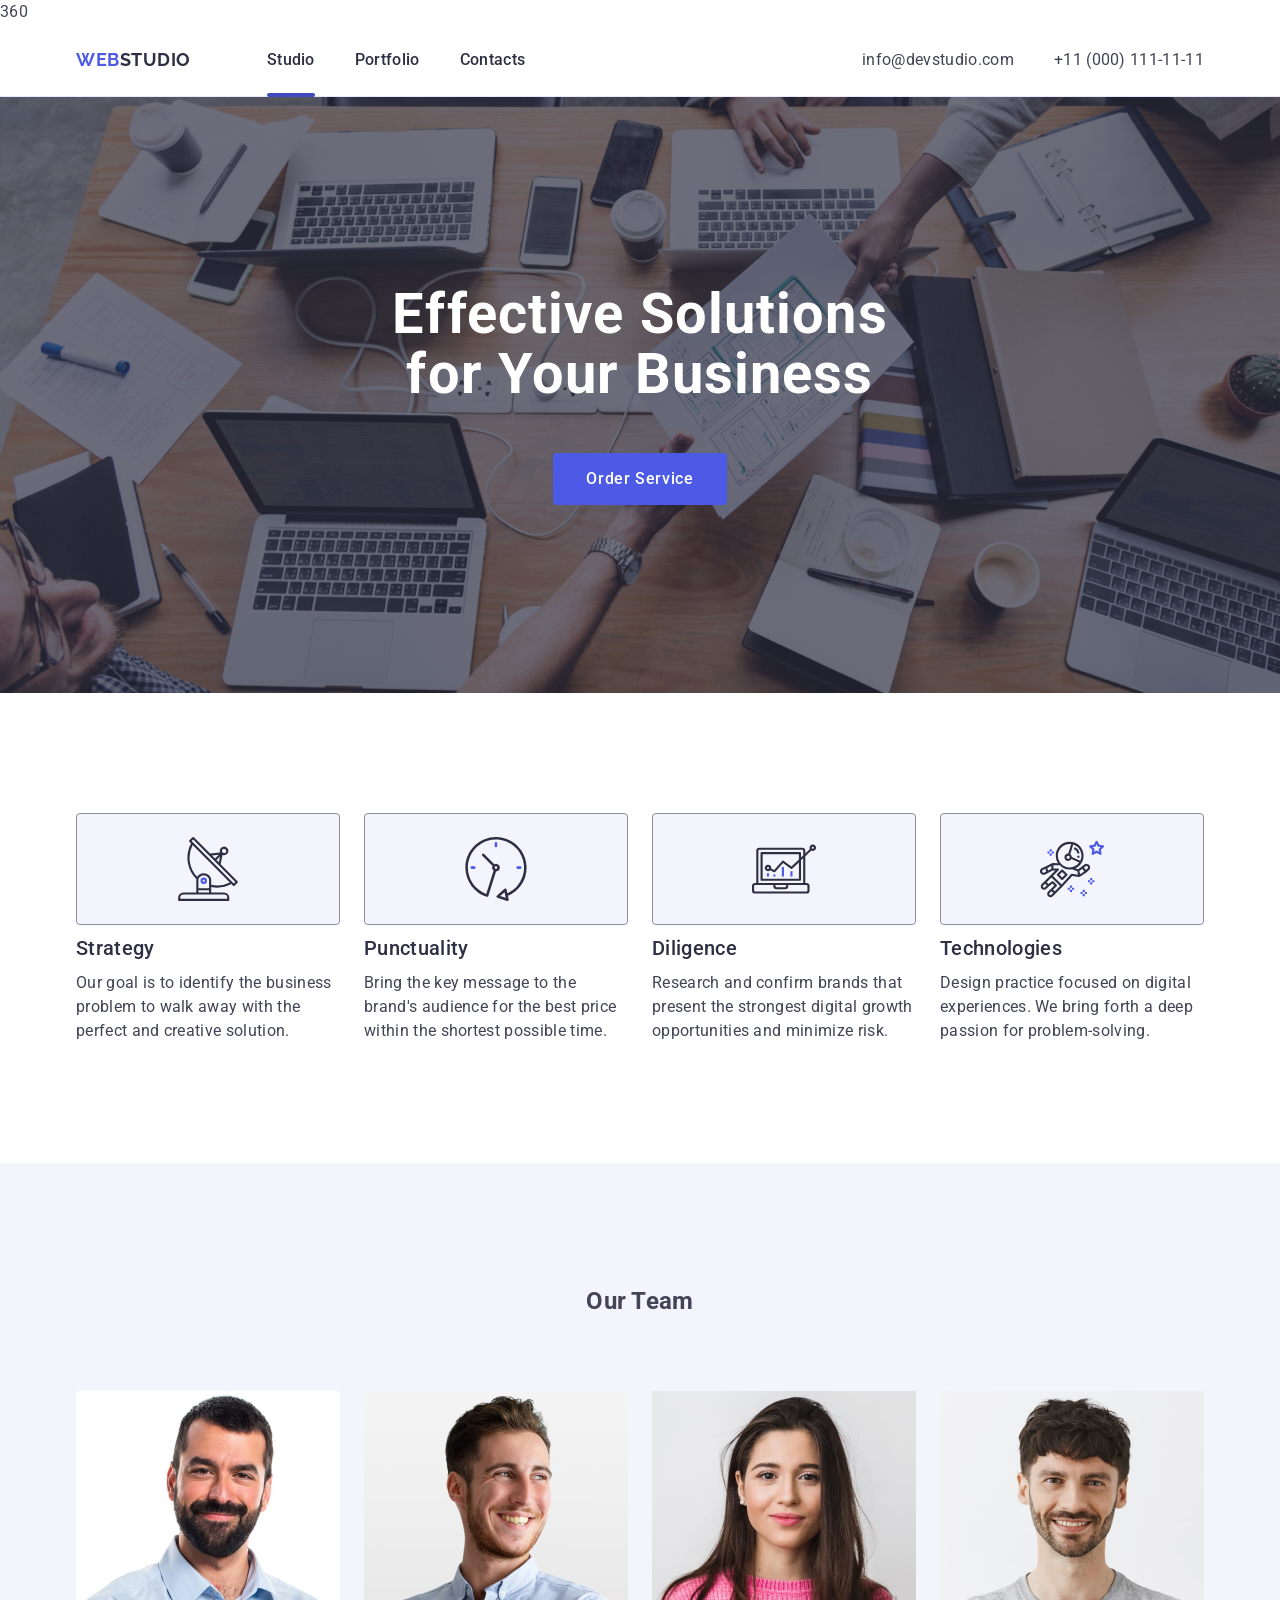
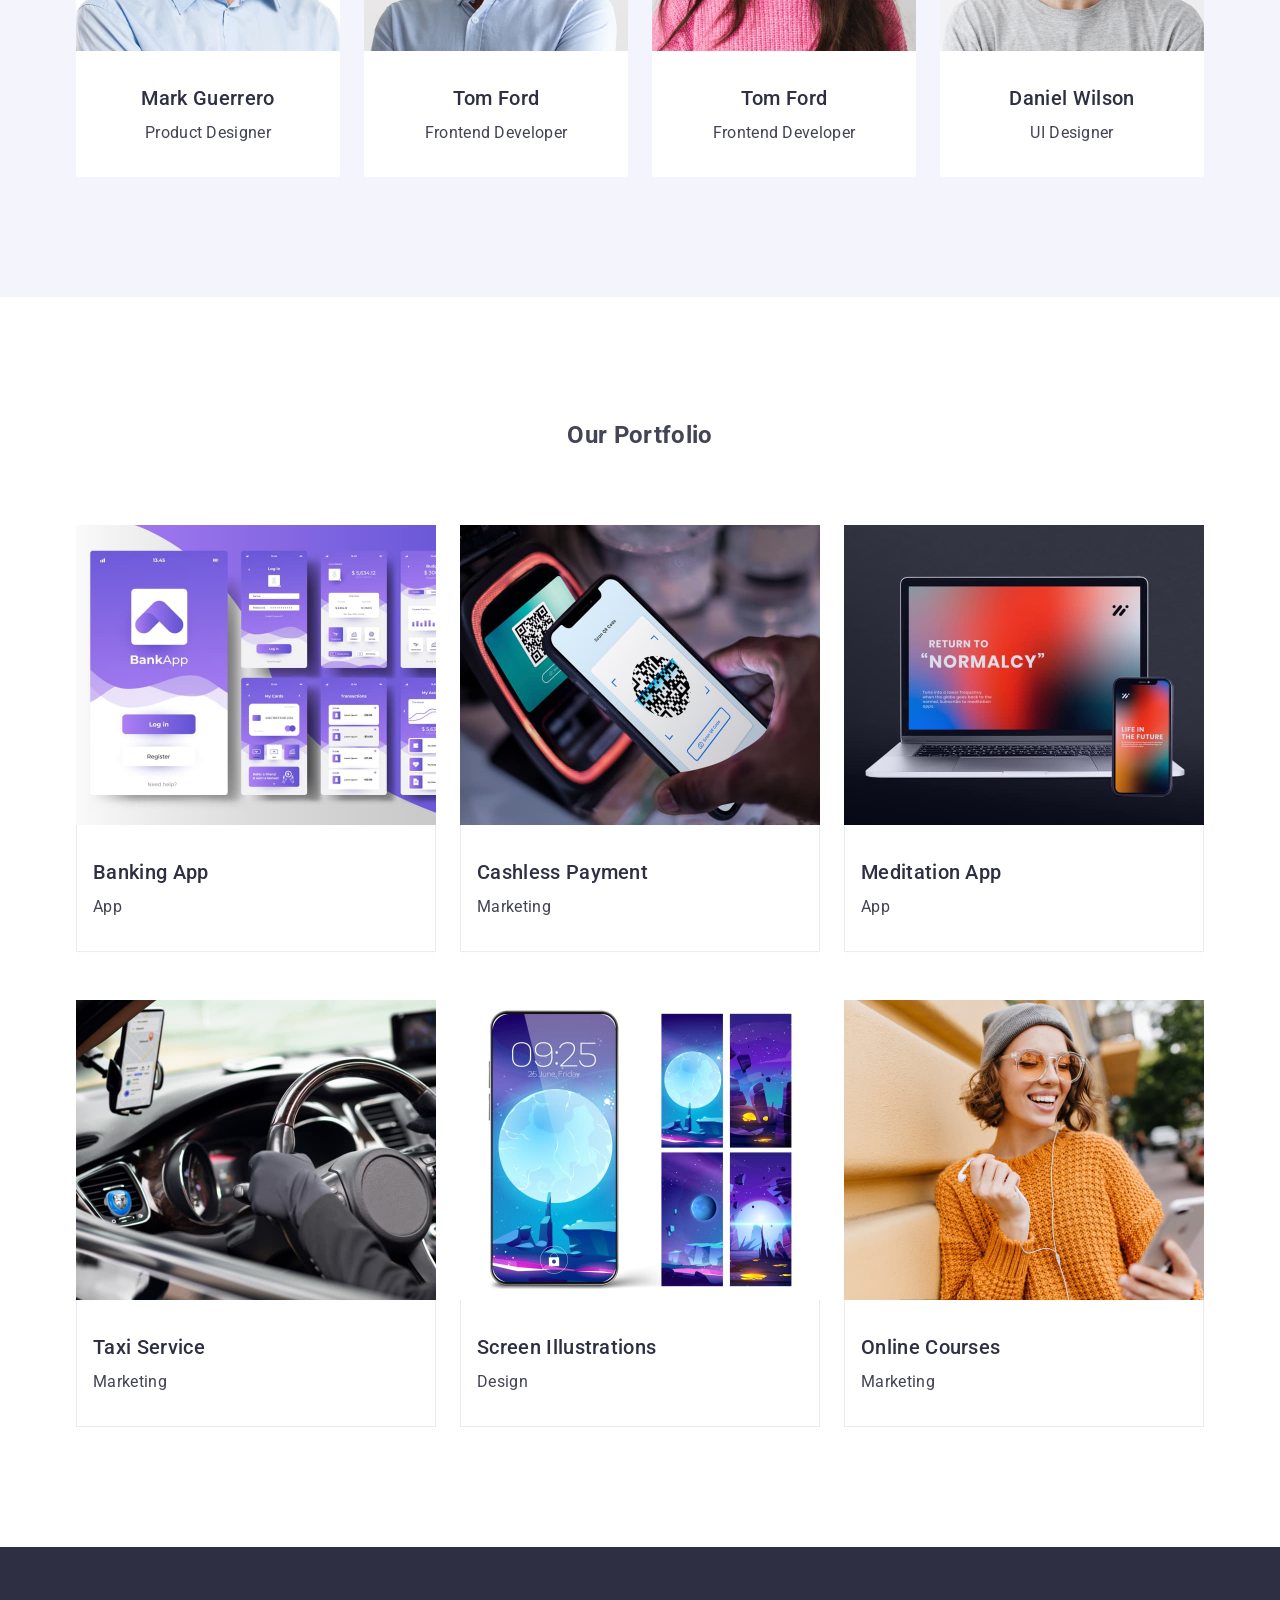
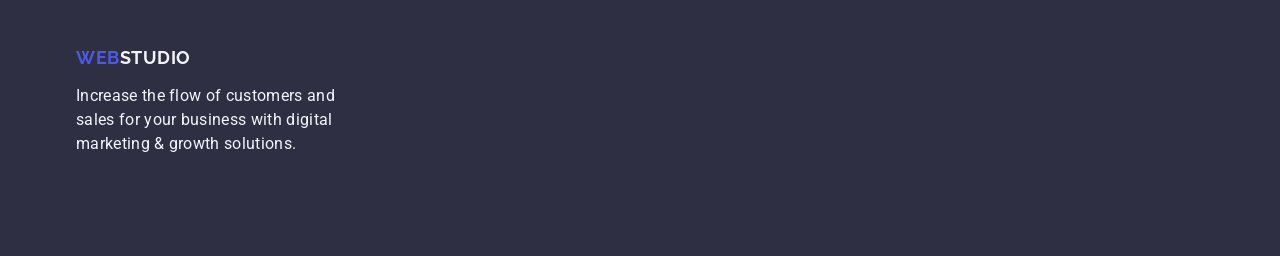
==== commit 9b4d08fa: "add bk-img-hero, svg in bnf-section" ====
--- a/index.html
+++ b/index.html
@@ -18,7 +18,7 @@
                     <nav class="header-nav">
                     <a class="logo logo-header" href="./index.html">Web<span class="logo-part">studio</span></a>
                     <ul class="nav-list">
-                        <li class="nav-item"><a class="nav-link" href="./index.html">Studio</a></li>
+                        <li class="nav-item studio-line"><a class="nav-link" href="./index.html">Studio</a></li>
                         <li class="nav-item"><a class="nav-link" href="">Portfolio</a></li>
                         <li class="nav-item"><a class="nav-link" href="">Contacts</a></li>
                     </ul>
@@ -54,19 +54,47 @@
                 <h2 class="visually-hidden">Our Benefits</h2>
             <ul class="list-benefits">
                 <li class="item-benefits">
+                    <div class="benefits-svg-container">
+                        <a href="" class="benefits-svg-link">
+                            <svg class="bnf-icon" width="64" height="64">
+                                <use href="../images/icons.svg#icon-antenna"></use>
+                            </svg>
+                        </a>
+                    </div>
                     <h3 class="list-title">Strategy</h3>
                     <p class="text-benefits">Our goal is to identify the business
                         problem to walk away with the perfect and creative solution.</p>
                 </li>
                 <li class="item-benefits">
+                    <div class="benefits-svg-container">
+                        <a href="" class="benefits-svg-link">
+                            <svg class="bnf-icon" width="64" height="64">
+                                <use href="../images/icons.svg#icon-clock"></use>
+                            </svg>
+                        </a>
+                    </div>
                     <h3 class="list-title">Punctuality</h3>
                     <p class="text-benefits">Bring the key message to the brand's audience for the best price within the shortest possible time.</p>
                 </li>
                 <li class="item-benefits">
+                    <div class="benefits-svg-container">
+                        <a href="" class="benefits-svg-link">
+                            <svg class="bnf-icon" width="64" height="64">
+                                <use href="../images/icons.svg#icon-diagram"></use>
+                            </svg>
+                        </a>
+                    </div>
                     <h3 class="list-title">Diligence</h3>
                     <p class="text-benefits">Research and confirm brands that present the strongest digital growth opportunities and minimize risk.</p>
                 </li>
                 <li class="item-benefits">
+                    <div class="benefits-svg-container">
+                        <a href="" class="benefits-svg-link">
+                            <svg class="bnf-icon" width="64" height="64">
+                                <use href="../images/icons.svg#icon-astronaut"></use>
+                            </svg>
+                        </a>
+                    </div>
                     <h3 class="list-title">Technologies</h3>
                     <p class="text-benefits">Design practice focused on digital experiences. We bring forth a deep passion for problem-solving.</p>
                 </li>
--- a/css/styles.css
+++ b/css/styles.css
@@ -90,6 +90,23 @@
   gap: 40px;
 }
 
+.studio-line {
+  position: relative;
+  color: #404bbf;
+}
+
+.studio-line::after {
+  display: block;
+  border-radius: 2px;
+  position: absolute;
+  left: 0;
+  bottom: -1px;
+  content: '';
+  width: 48px;
+  height: 4px;
+  background: #404bbf;
+}
+
 .nav-link {
   display: block;
   padding: 24px 0;
@@ -129,9 +146,16 @@
 
 /*#region hero*/
 .section-hero {
-  background-color: #2e2f42;
+  max-width: 1440;
+  margin: 0 auto;
   padding-top: 188px;
   padding-bottom: 188px;
+  background-image: linear-gradient(
+      rgba(46, 47, 66, 0.7),
+      rgba(46, 47, 66, 0.7)
+    ),
+    url(../images/people-office.jpg);
+  background-color: #2e2f42;
 }
 
 .title-hero {
@@ -154,6 +178,7 @@
   margin: 0 auto;
   padding: 16px 32px;
   border-radius: 4px;
+  border: 1px solid transparent;
   font-weight: 500;
   letter-spacing: 0.04em;
   color: #fff;
@@ -195,6 +220,20 @@
   width: calc((100% - 72px) / 4);
 }
 
+.benefits-svg-container {
+  display: flex;
+  justify-content: center;
+  align-items: center;
+
+  margin-bottom: 8px;
+
+  border: 1px solid #8e8f99;
+  border-radius: 4px;
+  width: 264px;
+  height: 112px;
+  background: #f4f4fd;
+}
+
 /*#endregion our-benefits*/
 
 /*застосовується у benefits, our team, our portfolio*/
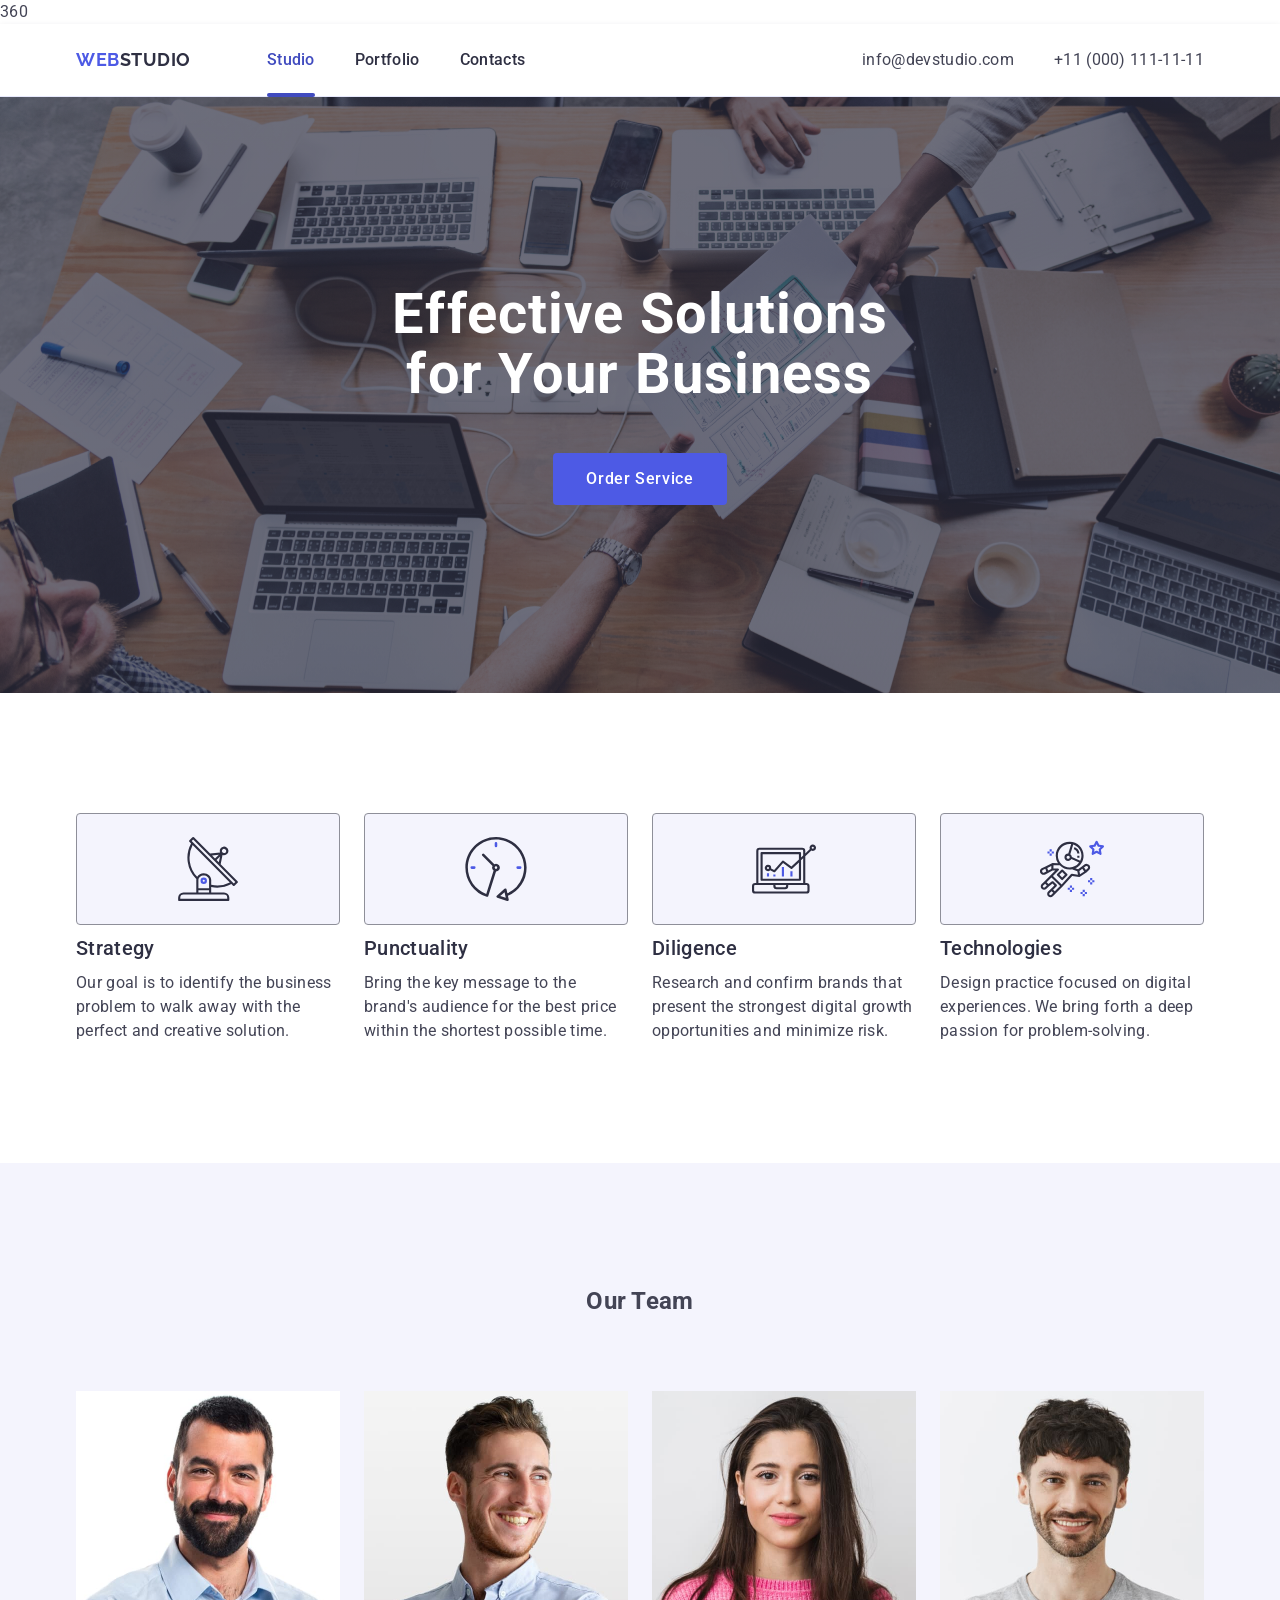
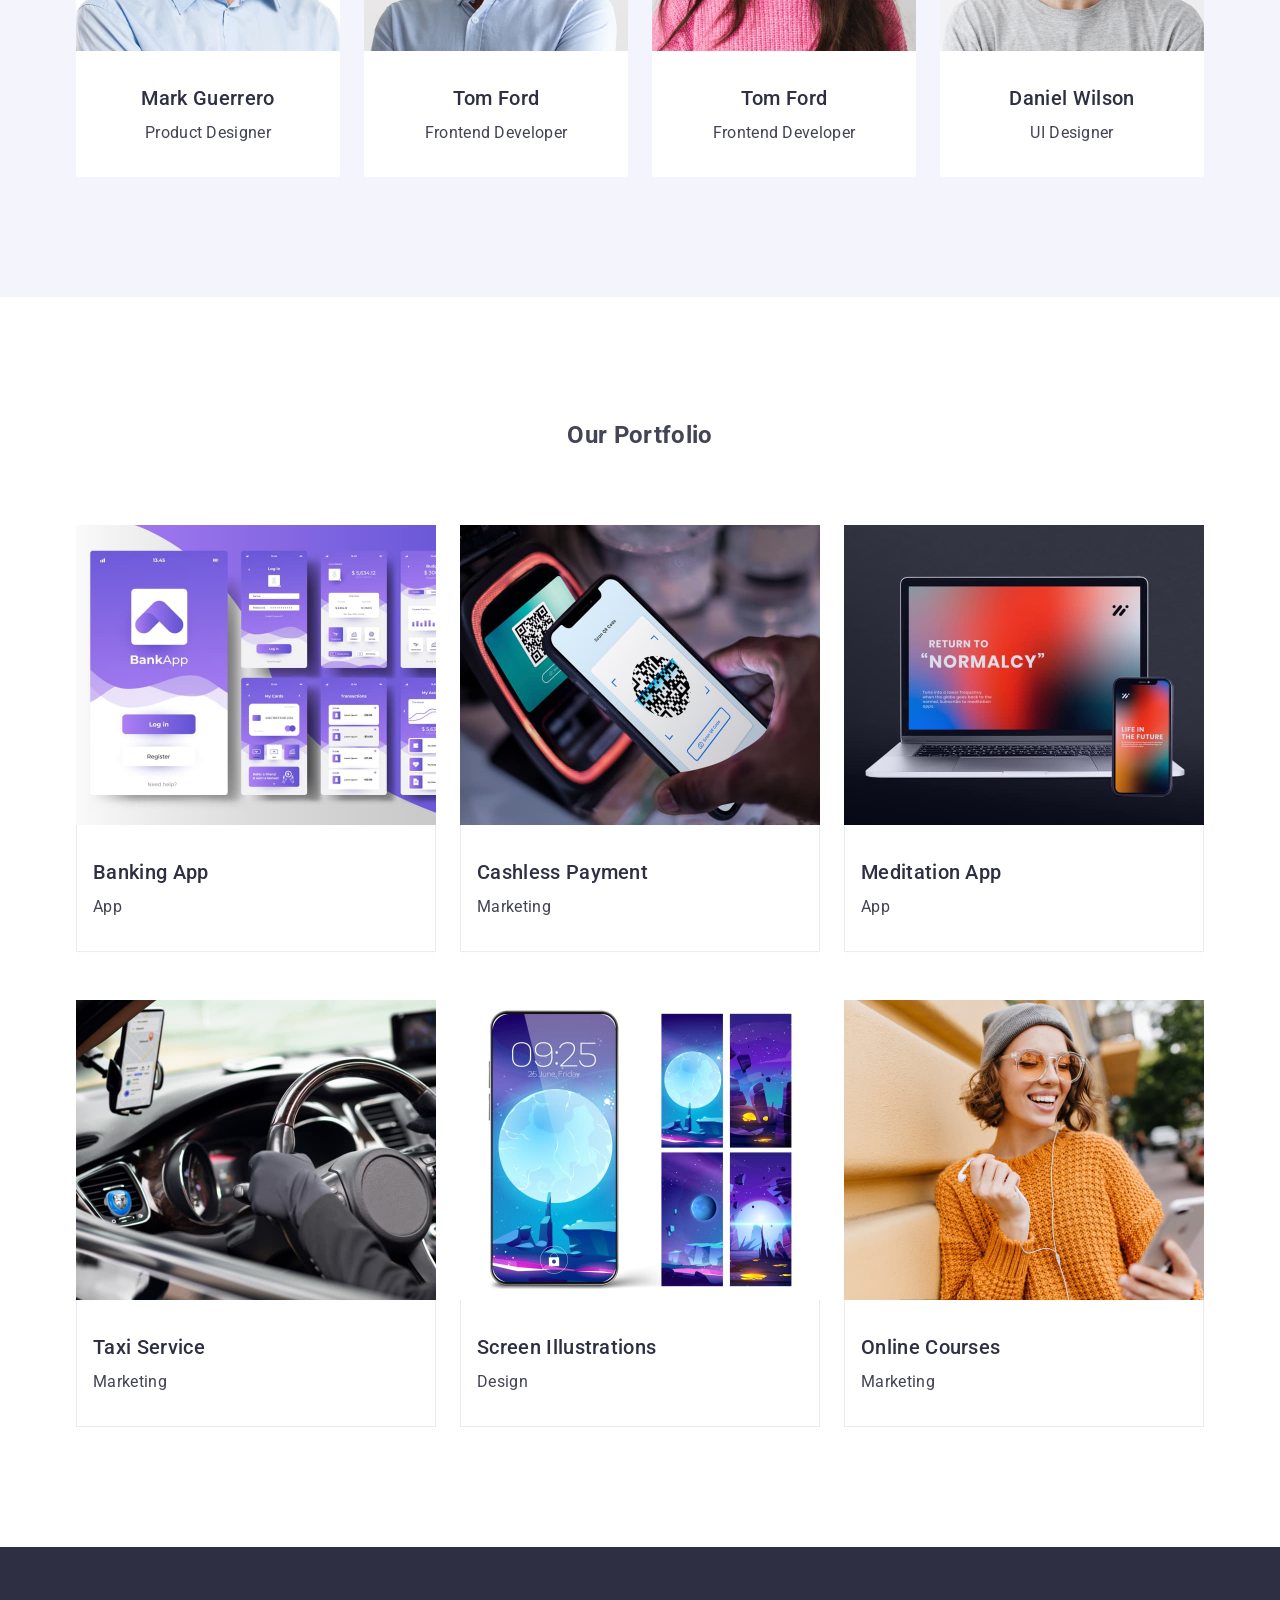
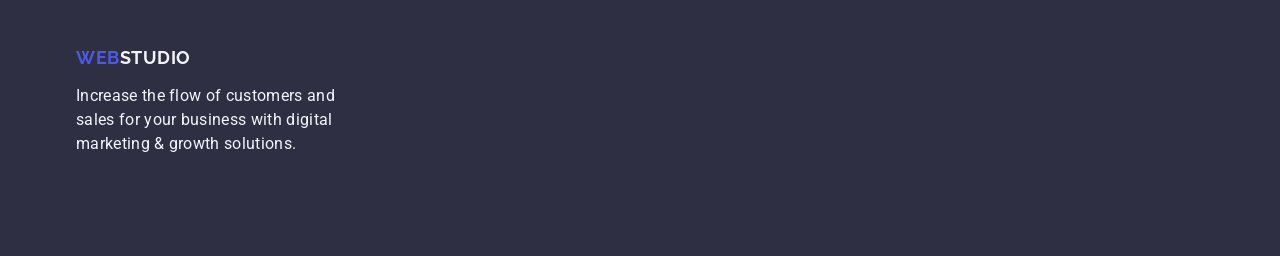
==== commit 4d4eeb6b: "change styles in header" ====
--- a/index.html
+++ b/index.html
@@ -18,7 +18,7 @@
                     <nav class="header-nav">
                     <a class="logo logo-header" href="./index.html">Web<span class="logo-part">studio</span></a>
                     <ul class="nav-list">
-                        <li class="nav-item studio-line"><a class="nav-link" href="./index.html">Studio</a></li>
+                        <li class="nav-item studio"><a class="nav-link current" href="./index.html">Studio</a></li>
                         <li class="nav-item"><a class="nav-link" href="">Portfolio</a></li>
                         <li class="nav-item"><a class="nav-link" href="">Contacts</a></li>
                     </ul>
--- a/css/styles.css
+++ b/css/styles.css
@@ -53,6 +53,8 @@
 /*#region header*/
 .header-page {
   border-bottom: 1px solid #e7e9fc;
+  box-shadow: 0 1px 6px 0 rgba(46, 47, 66, 0.08),
+    0 1px 1px 0 rgba(46, 47, 66, 0.16), 0 2px 1px 0 rgba(46, 47, 66, 0.08);
 }
 
 .header-container {
@@ -90,21 +92,22 @@
   gap: 40px;
 }
 
-.studio-line {
+.nav-link.current {
   position: relative;
-  color: #404bbf;
-}
-
-.studio-line::after {
-  display: block;
-  border-radius: 2px;
+}
+
+.nav-link.current::after {
+  content: '';
+
   position: absolute;
   left: 0;
   bottom: -1px;
-  content: '';
-  width: 48px;
+
+  width: 100%;
   height: 4px;
-  background: #404bbf;
+  border-radius: 2px;
+
+  background-color: #404bbf;
 }
 
 .nav-link {
@@ -113,10 +116,15 @@
   font-weight: 500;
   color: #2e2f42;
   text-decoration: none;
+
+  transition: color 250ms cubic-bezier(0.4, 0, 0.2, 1);
 }
 
 .nav-link:hover,
-.nav-link:focus {
+.nav-link:focus,
+.nav-link.current,
+.contacts-link:hover,
+.contacts-link:focus {
   color: #404bbf;
 }
 
@@ -135,11 +143,8 @@
   font-style: normal;
   color: #434455;
   text-decoration: none;
-}
-
-.contacts-link:hover,
-.contacts-link:focus {
-  color: #404bbf;
+
+  transition: color 250ms cubic-bezier(0.4, 0, 0.2, 1);
 }
 
 /*#endregion header*/
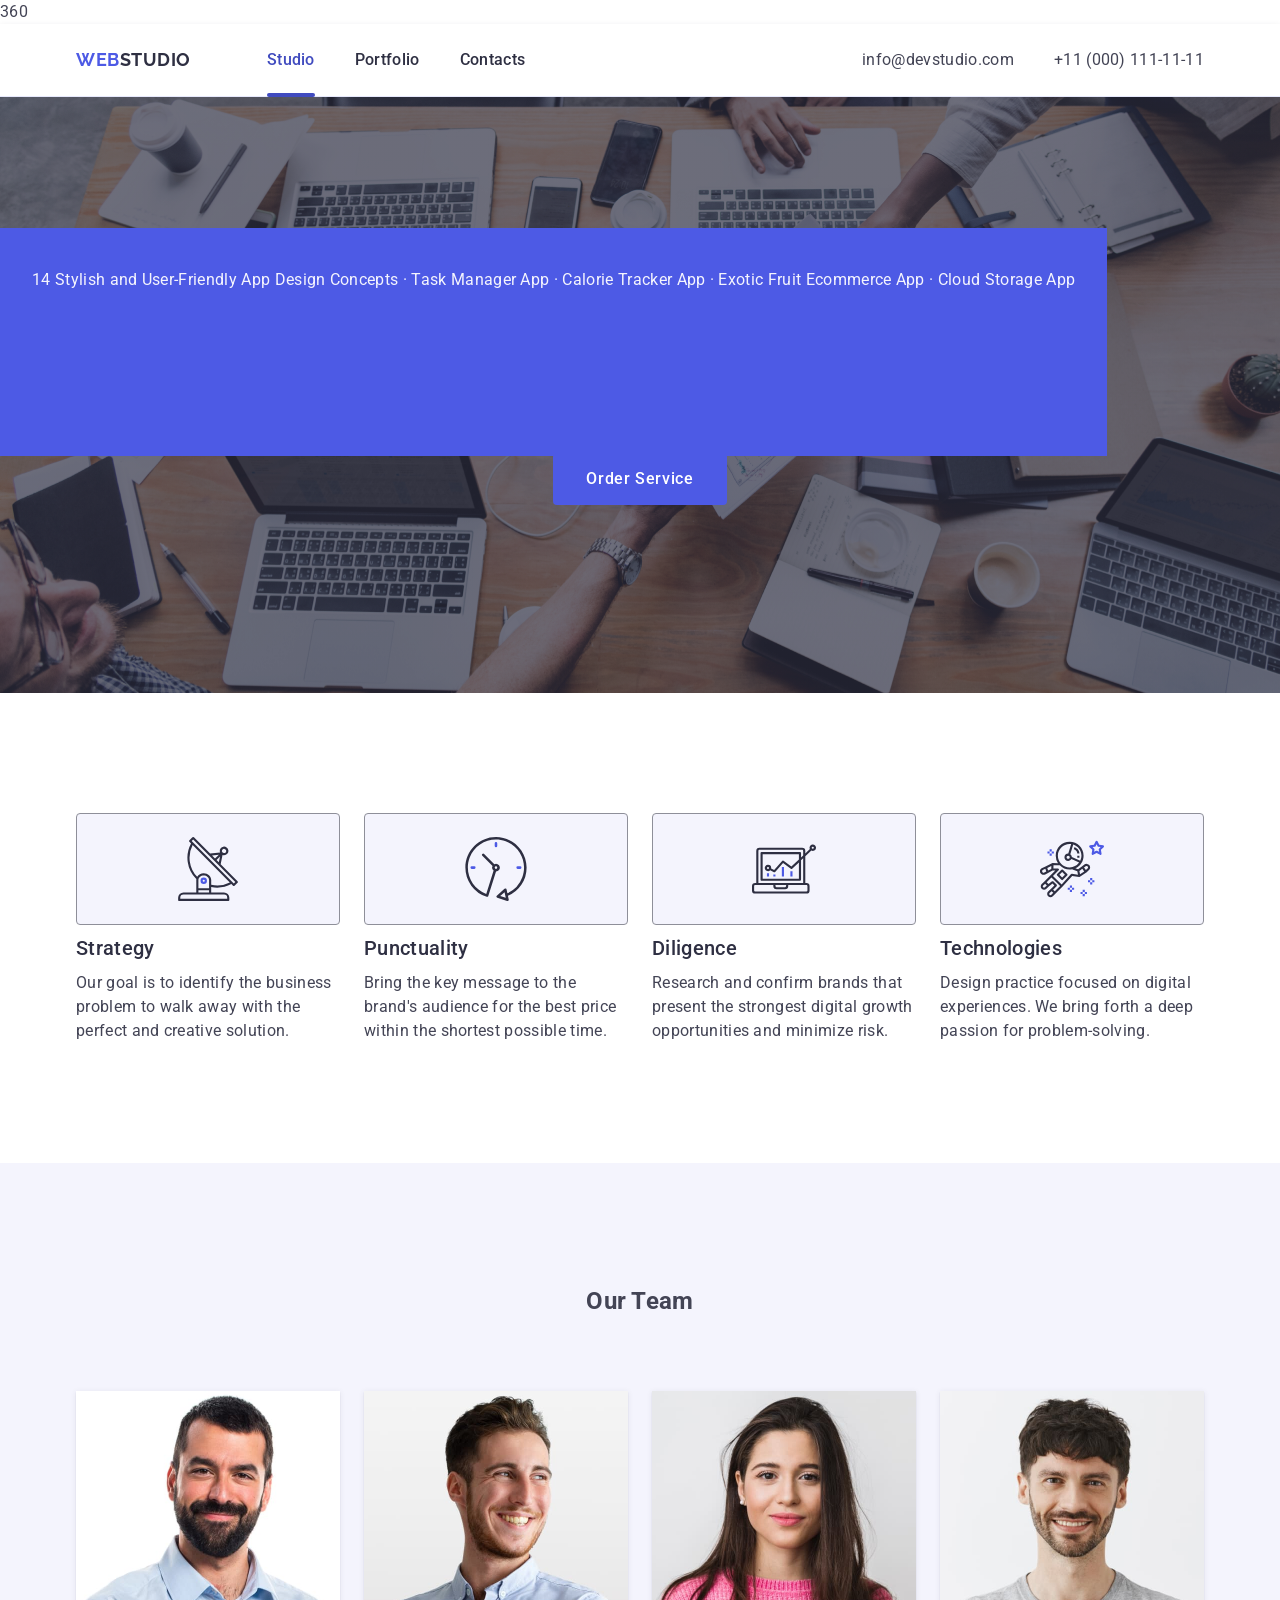
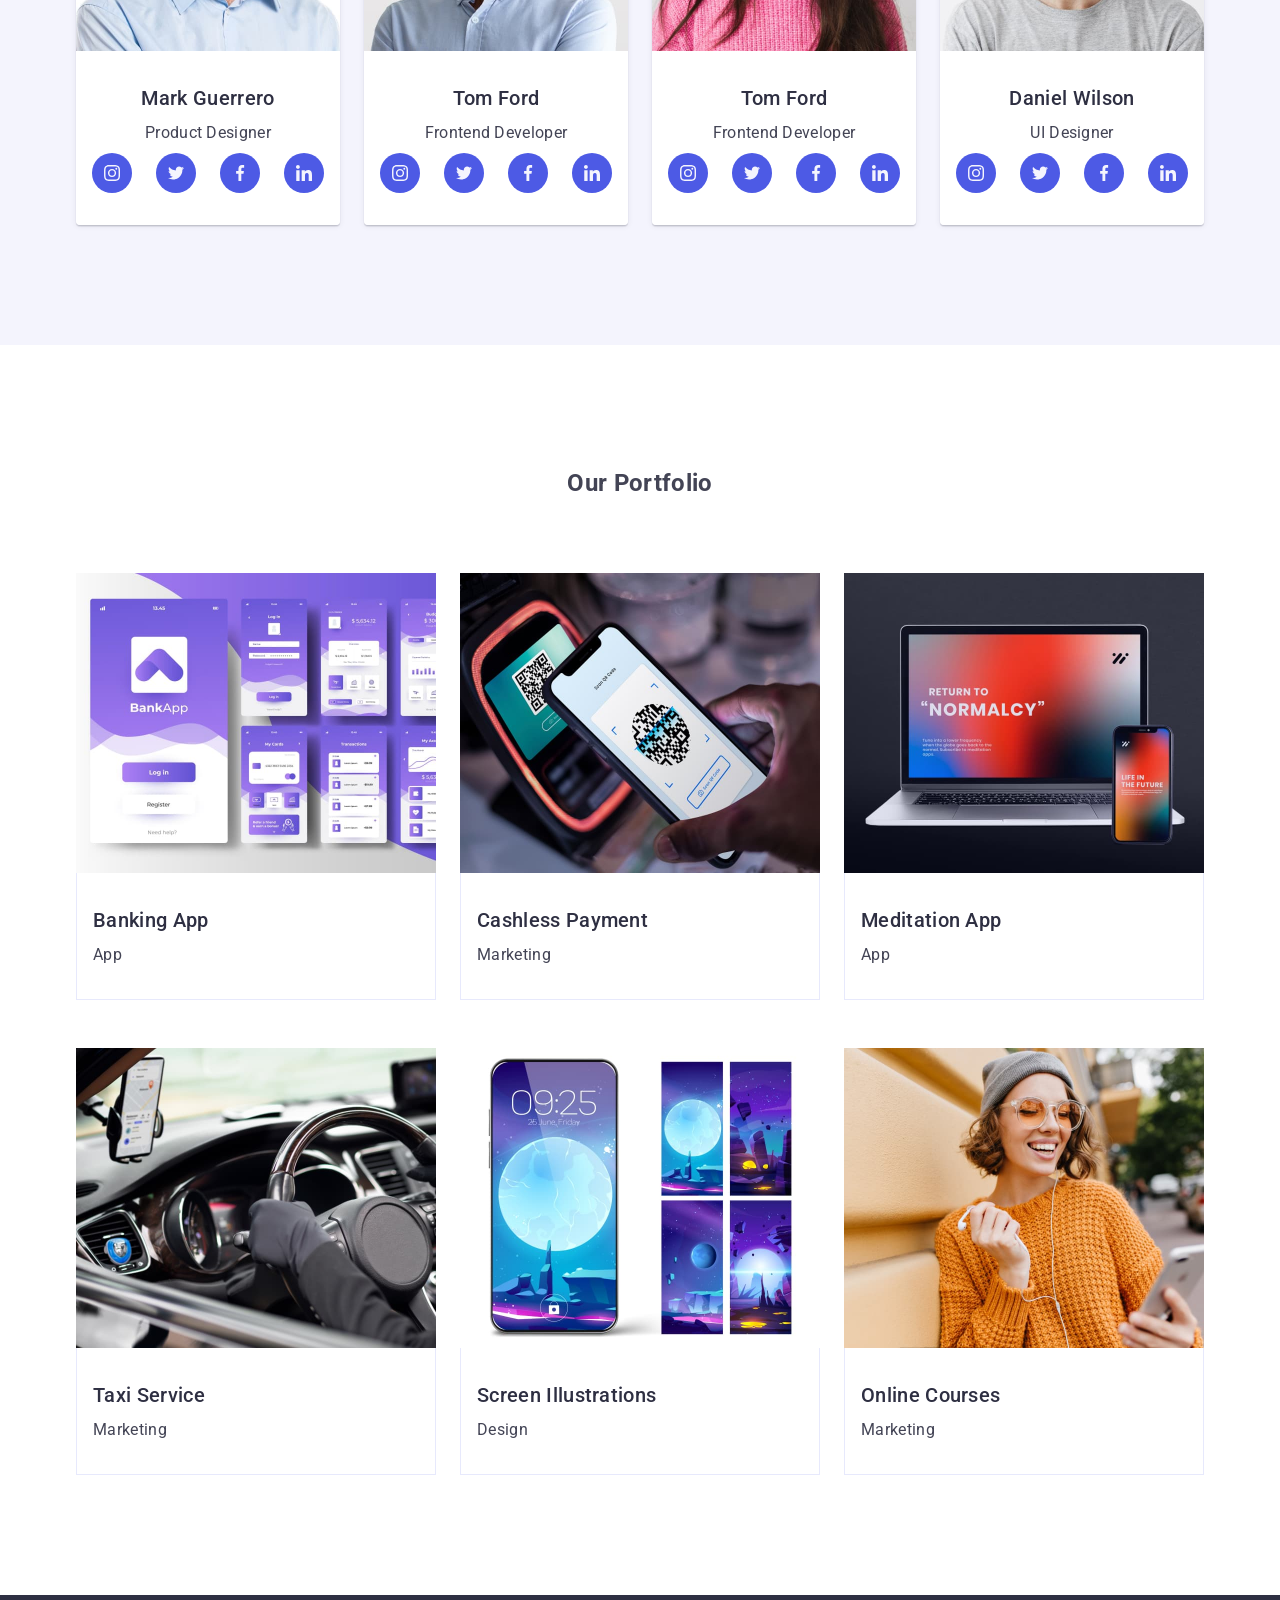
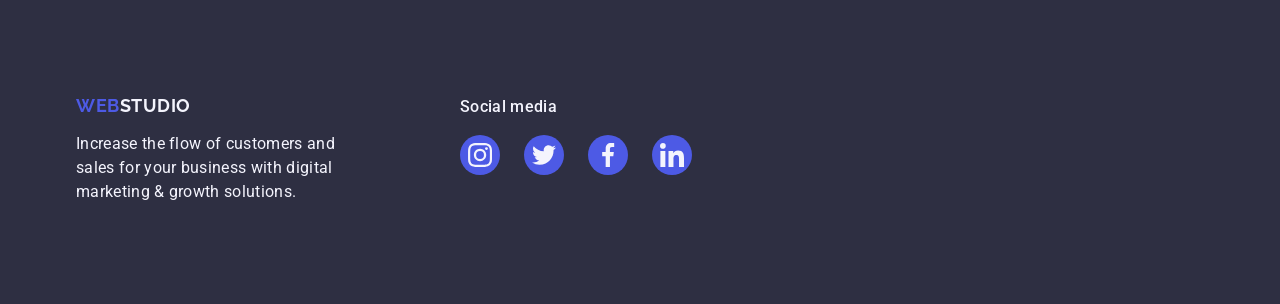
==== commit 766274f5: "add overlay" ====
--- a/index.html
+++ b/index.html
@@ -55,9 +55,9 @@
             <ul class="list-benefits">
                 <li class="item-benefits">
                     <div class="benefits-svg-container">
-                        <a href="" class="benefits-svg-link">
+                        <a class="benefits-svg-link" href="">
                             <svg class="bnf-icon" width="64" height="64">
-                                <use href="../images/icons.svg#icon-antenna"></use>
+                                <use href="./images/icons.svg#icon-antenna"></use>
                             </svg>
                         </a>
                     </div>
@@ -67,9 +67,9 @@
                 </li>
                 <li class="item-benefits">
                     <div class="benefits-svg-container">
-                        <a href="" class="benefits-svg-link">
+                        <a class="benefits-svg-link" href="">
                             <svg class="bnf-icon" width="64" height="64">
-                                <use href="../images/icons.svg#icon-clock"></use>
+                                <use href="./images/icons.svg#icon-clock"></use>
                             </svg>
                         </a>
                     </div>
@@ -78,9 +78,9 @@
                 </li>
                 <li class="item-benefits">
                     <div class="benefits-svg-container">
-                        <a href="" class="benefits-svg-link">
+                        <a class="benefits-svg-link" href="">
                             <svg class="bnf-icon" width="64" height="64">
-                                <use href="../images/icons.svg#icon-diagram"></use>
+                                <use href="./images/icons.svg#icon-diagram"></use>
                             </svg>
                         </a>
                     </div>
@@ -89,9 +89,9 @@
                 </li>
                 <li class="item-benefits">
                     <div class="benefits-svg-container">
-                        <a href="" class="benefits-svg-link">
+                        <a class="benefits-svg-link" href="">
                             <svg class="bnf-icon" width="64" height="64">
-                                <use href="../images/icons.svg#icon-astronaut"></use>
+                                <use href="./images/icons.svg#icon-astronaut"></use>
                             </svg>
                         </a>
                     </div>
@@ -114,6 +114,37 @@
                             <div class="text-team-content">
                                 <h3 class="list-title">Mark Guerrero</h3>
                                 <p class="text-team">Product Designer</p>
+                                <ul class="list-team-socials">
+                                    <li class="item-team-socials">
+                                        <a class="link-socials">
+                                            <svg class="svg-socials" width="16" height="16">
+                                                <use href="./images/icons.svg#icon-instagram"></use>
+                                            </svg>
+                                        </a>
+                                    </li>
+                                    <li class="item-team-socials">
+                                        <a class="link-socials">
+                                            <svg class="svg-socials" width="16" height="16">
+                                                <use href="./images/icons.svg#icon-twitter"></use>
+                                            </svg>
+                                        </a>
+                                    </li>
+                                    <li class="item-team-socials">
+                                        <a class="link-socials">
+                                            <svg class="svg-socials" width="16" height="16">
+                                                <use href="./images/icons.svg#icon-facebook"></use>
+                                            </svg>
+                                        </a>
+                                    </li>
+                                    <li class="item-team-socials">
+                                        <a class="link-socials">
+                                            <svg class="svg-socials" width="16" height="16">
+                                                <use href="./images/icons.svg#icon-linkedin"></use>
+                                            </svg>
+                                        </a>
+                                    </li>
+                
+                                </ul>
                             </div>
                         </li>
                         <li class="item-list-team">
@@ -121,6 +152,37 @@
                             <div class="text-team-content">
                                 <h3 class="list-title">Tom Ford</h3>
                                 <p class="text-team">Frontend Developer</p>
+                                 <ul class="list-team-socials">
+                                    <li class="item-team-socials">
+                                        <a class="link-socials">
+                                            <svg class="svg-socials" width="16" height="16">
+                                                <use href="./images/icons.svg#icon-instagram"></use>
+                                            </svg>
+                                        </a>
+                                    </li>
+                                    <li class="item-team-socials">
+                                        <a class="link-socials">
+                                            <svg class="svg-socials" width="16" height="16">
+                                                <use href="./images/icons.svg#icon-twitter"></use>
+                                            </svg>
+                                        </a>
+                                    </li>
+                                    <li class="item-team-socials">
+                                        <a class="link-socials">
+                                            <svg class="svg-socials" width="16" height="16">
+                                                <use href="./images/icons.svg#icon-facebook"></use>
+                                            </svg>
+                                        </a>
+                                    </li>
+                                    <li class="item-team-socials">
+                                        <a class="link-socials">
+                                            <svg class="svg-socials" width="16" height="16">
+                                                <use href="./images/icons.svg#icon-linkedin"></use>
+                                            </svg>
+                                        </a>
+                                    </li>
+                
+                                </ul>
                             </div>
                         </li>
                         <li class="item-list-team">
@@ -128,6 +190,37 @@
                             <div class="text-team-content">
                                 <h3 class="list-title">Tom Ford</h3>
                                 <p class="text-team">Frontend Developer</p>
+                                 <ul class="list-team-socials">
+                                    <li class="item-team-socials">
+                                        <a class="link-socials">
+                                            <svg class="svg-socials" width="16" height="16">
+                                                <use href="./images/icons.svg#icon-instagram"></use>
+                                            </svg>
+                                        </a>
+                                    </li>
+                                    <li class="item-team-socials">
+                                        <a class="link-socials">
+                                            <svg class="svg-socials" width="16" height="16">
+                                                <use href="./images/icons.svg#icon-twitter"></use>
+                                            </svg>
+                                        </a>
+                                    </li>
+                                    <li class="item-team-socials">
+                                        <a class="link-socials">
+                                            <svg class="svg-socials" width="16" height="16">
+                                                <use href="./images/icons.svg#icon-facebook"></use>
+                                            </svg>
+                                        </a>
+                                    </li>
+                                    <li class="item-team-socials">
+                                        <a class="link-socials">
+                                            <svg class="svg-socials" width="16" height="16">
+                                                <use href="./images/icons.svg#icon-linkedin"></use>
+                                            </svg>
+                                        </a>
+                                    </li>
+                
+                                </ul>
                             </div>
                         </li>
                         <li class="item-list-team">
@@ -135,6 +228,37 @@
                             <div class="text-team-content">
                                 <h3 class="list-title">Daniel Wilson</h3>
                                 <p class="text-team">UI Designer</p>
+                                 <ul class="list-team-socials">
+                                    <li class="item-team-socials">
+                                        <a class="link-socials">
+                                            <svg class="svg-socials" width="16" height="16">
+                                                <use href="./images/icons.svg#icon-instagram"></use>
+                                            </svg>
+                                        </a>
+                                    </li>
+                                    <li class="item-team-socials">
+                                        <a class="link-socials">
+                                            <svg class="svg-socials" width="16" height="16">
+                                                <use href="./images/icons.svg#icon-twitter"></use>
+                                            </svg>
+                                        </a>
+                                    </li>
+                                    <li class="item-team-socials">
+                                        <a class="link-socials">
+                                            <svg class="svg-socials" width="16" height="16">
+                                                <use href="./images/icons.svg#icon-facebook"></use>
+                                            </svg>
+                                        </a>
+                                    </li>
+                                    <li class="item-team-socials">
+                                        <a class="link-socials">
+                                            <svg class="svg-socials" width="16" height="16">
+                                                <use href="./images/icons.svg#icon-linkedin"></use>
+                                            </svg>
+                                        </a>
+                                    </li>
+                
+                                </ul>
                             </div>
                         </li>
                     </ul>
@@ -149,21 +273,30 @@
                     <h2 class="section-title">Our Portfolio</h2>
                     <ul class="list-portfolio">
                         <li class="item-list-prtfl">
-                            <img src="./images/Banking-App.jpg" alt="open purple files" width="360" height="260">
+                            <div class="thumb">
+                                <img src="./images/Banking-App.jpg" alt="open purple files" width="360" height="260">
+                                <p class="overlay-text">14 Stylish and User-Friendly App Design Concepts · Task Manager App · Calorie Tracker App · Exotic Fruit Ecommerce App · Cloud Storage App</p>
+                            </div>
                             <div class="portfolio-content">
                                 <h3 class="list-title">Banking App</h3>
                                 <p>App</p>
                             </div>
                         </li>
                         <li class="item-list-prtfl">
-                            <img src="./images/Cashless-Payment.jpg" alt="qr on phone" width="360" height="260">
+                            <div class="thumb">
+                                <img src="./images/Cashless-Payment.jpg" alt="qr on phone" width="360" height="260">
+                                <p class="overlay-text">14 Stylish and User-Friendly App Design Concepts · Task Manager App · Calorie Tracker App · Exotic Fruit Ecommerce App · Cloud Storage App</p>
+                            </div>
                             <div class="portfolio-content">
                                 <h3 class="list-title">Cashless Payment</h3>
                                 <p>Marketing</p>
                             </div>
                         </li>
                         <li class="item-list-prtfl">
+                           <div class="thumb">
                             <img src="./images/Meditation-App.jpg" alt="laptop" width="360" height="260">
+                            <p class="overlay-text">14 Stylish and User-Friendly App Design Concepts · Task Manager App · Calorie Tracker App · Exotic Fruit Ecommerce App · Cloud Storage App</p>
+                           </div>
                             <div class="portfolio-content">
                                 <h3 class="list-title">Meditation App</h3>
                                 <p>App</p>
@@ -171,6 +304,7 @@
                         </li>
                         <li class="item-list-prtfl">
                             <img src="./images/Taxi-Service.jpg" alt="car steering wheel " width="360" height="260">
+                            <p class="overlay-text">14 Stylish and User-Friendly App Design Concepts · Task Manager App · Calorie Tracker App · Exotic Fruit Ecommerce App · Cloud Storage App</p>
                             <div class="portfolio-content">
                                 <h3 class="list-title">Taxi Service</h3>
                                 <p>Marketing</p>
@@ -178,6 +312,7 @@
                         </li>
                         <li class="item-list-prtfl">
                             <img src="./images/Screen-Illustrations.jpg" alt="phone and screen" width="360" height="260">
+                             <p class="overlay-text">14 Stylish and User-Friendly App Design Concepts · Task Manager App · Calorie Tracker App · Exotic Fruit Ecommerce App · Cloud Storage App</p>
                             <div class="portfolio-content">
                                 <h3 class="list-title">Screen Illustrations</h3>
                                 <p>Design</p>
@@ -185,6 +320,7 @@
                         </li>
                         <li class="item-list-prtfl">
                             <img src="./images/Online-Courses.jpg" alt="girl with headphones" width="360" height="260">
+                             <p class="overlay-text">14 Stylish and User-Friendly App Design Concepts · Task Manager App · Calorie Tracker App · Exotic Fruit Ecommerce App · Cloud Storage App</p>
                             <div class="portfolio-content">
                                 <h3 class="list-title">Online Courses</h3>
                                 <p>Marketing</p>
@@ -199,10 +335,47 @@
             <!-- ==========#region footer======== -->
 
             <footer class="section section-footer">
-                <div class="container">
-                    <a class="logo logo-footer" href="./index.html">Web<span class="logo-part">studio</span></a>
-                    <p class="text-footer">Increase the flow of customers and sales for your business with digital marketing & growth
-                        solutions.</p>
+                <div class="container footer-container">
+                    <div class="paragraph-cont">
+                        <a class="logo logo-footer" href="./index.html">Web<span class="logo-part">studio</span></a>
+                        <p class="text-footer">Increase the flow of customers and sales for your business with digital marketing & growth
+                            solutions.</p>
+                    </div>
+                    <div class="footer-socials">
+                        <p class="text-footer social">Social media</p>
+                        <ul class="list-team-socials">
+                            <li class="item-team-socials">
+                                <a class="link-socials">
+                                    <svg class="svg-socials" width="24" height="24">
+                                        <use href="./images/icons.svg#icon-instagram"></use>
+                                    </svg>
+                                </a>
+                            </li>
+                            <li class="item-team-socials">
+                                <a class="link-socials">
+                                    <svg class="svg-socials" width="24" height="24">
+                                        <use href="./images/icons.svg#icon-twitter"></use>
+                                    </svg>
+                                </a>
+                            </li>
+                            <li class="item-team-socials">
+                                <a class="link-socials">
+                                    <svg class="svg-socials" width="24" height="24">
+                                        <use href="./images/icons.svg#icon-facebook"></use>
+                                    </svg>
+                                </a>
+                            </li>
+                            <li class="item-team-socials">
+                                <a class="link-socials">
+                                    <svg class="svg-socials" width="24" height="24">
+                                        <use href="./images/icons.svg#icon-linkedin"></use>
+                                    </svg>
+                                </a>
+                            </li>
+                    
+                        </ul>
+                    
+                    </div>
                 </div>
                 </footer>
             <!-- ==========#endregion footer========-->
--- a/css/styles.css
+++ b/css/styles.css
@@ -151,7 +151,7 @@
 
 /*#region hero*/
 .section-hero {
-  max-width: 1440;
+  max-width: 1440px;
   margin: 0 auto;
   padding-top: 188px;
   padding-bottom: 188px;
@@ -160,6 +160,7 @@
       rgba(46, 47, 66, 0.7)
     ),
     url(../images/people-office.jpg);
+  background-size: 1440px;
   background-color: #2e2f42;
 }
 
@@ -187,7 +188,7 @@
   font-weight: 500;
   letter-spacing: 0.04em;
   color: #fff;
-  background: #4d5ae5;
+  background-color: #4d5ae5;
 }
 
 .button-hero:hover,
@@ -236,7 +237,7 @@
   border-radius: 4px;
   width: 264px;
   height: 112px;
-  background: #f4f4fd;
+  background-color: #f4f4fd;
 }
 
 /*#endregion our-benefits*/
@@ -270,12 +271,42 @@
   border-radius: 0 0 4px 4px;
   overflow: hidden;
   width: calc((100% - 72px) / 4);
+
+  box-shadow: 0 2px 1px 0 rgba(46, 47, 66, 0.08),
+    0 1px 1px 0 rgba(46, 47, 66, 0.16), 0 1px 6px 0 rgba(46, 47, 66, 0.08);
 }
 
 .text-team-content {
   padding: 32px 16px;
   text-align: center;
-  background: #fff;
+  background-color: #fff;
+}
+
+.list-team-socials {
+  display: flex;
+  gap: 24px;
+  margin-top: 8px;
+}
+
+.link-socials {
+  width: 40px;
+  height: 40px;
+  display: flex;
+  align-items: center;
+  justify-content: center;
+  border-radius: 50%;
+  background-color: #4d5ae5;
+
+  transition: background-color 250ms cubic-bezier(0.4, 0, 0.2, 1);
+}
+
+.link-socials:hover,
+.link-socials:focus {
+  background-color: #31d0aa;
+}
+
+.svg-socials {
+  fill: #f4f4fd;
 }
 
 /*#endregion our-team*/
@@ -289,6 +320,12 @@
 
 .item-list-prtfl {
   width: calc((100% - 48px) / 3);
+  transition: box-shadow 250ms cubic-bezier(0.4, 0, 0.2, 1);
+}
+
+.item-list-prtfl:hover {
+  box-shadow: 0 2px 1px 0 rgba(46, 47, 66, 0.08),
+    0 1px 1px 0 rgba(46, 47, 66, 0.16), 0 1px 6px 0 rgba(46, 47, 66, 0.08);
 }
 
 .portfolio-content {
@@ -300,11 +337,34 @@
   text-align: left;
 }
 
+.thumb {
+  position: relative;
+  overflow: hidden;
+}
+
+.overlay-text {
+  position: absolute;
+  top: 0;
+  left: 0;
+
+  background-color: #4d5ae5;
+
+  padding: 40px 32px 164px 32px;
+  color: #f4f4fd;
+
+  transform: translatey(100%);
+  transition: transform 250ms cubic-bezier(0.4, 0, 0.2, 1);
+}
+
+.item-list-prtfl:hover .overlay-text {
+  transform: translateY(0);
+}
+
 /*#endregion our-portfolio*/
 
 /*#region footer*/
 .section-footer {
-  background: #2e2f42;
+  background-color: #2e2f42;
   padding-top: 100px;
   padding-bottom: 100px;
 }
@@ -312,6 +372,7 @@
 .logo-footer .logo-part {
   color: #f4f4fd;
 }
+
 .logo-footer {
   display: inline-block;
   margin-bottom: 16px;
@@ -321,4 +382,18 @@
   max-width: 264px;
   color: #f4f4fd;
 }
+
+.footer-container {
+  display: flex;
+  align-items: baseline;
+}
+
+.footer-socials {
+  margin-left: 120px;
+}
+
+.text-footer.social {
+  font-weight: 500;
+  margin-bottom: 16px;
+}
 /*#endregion footer*/
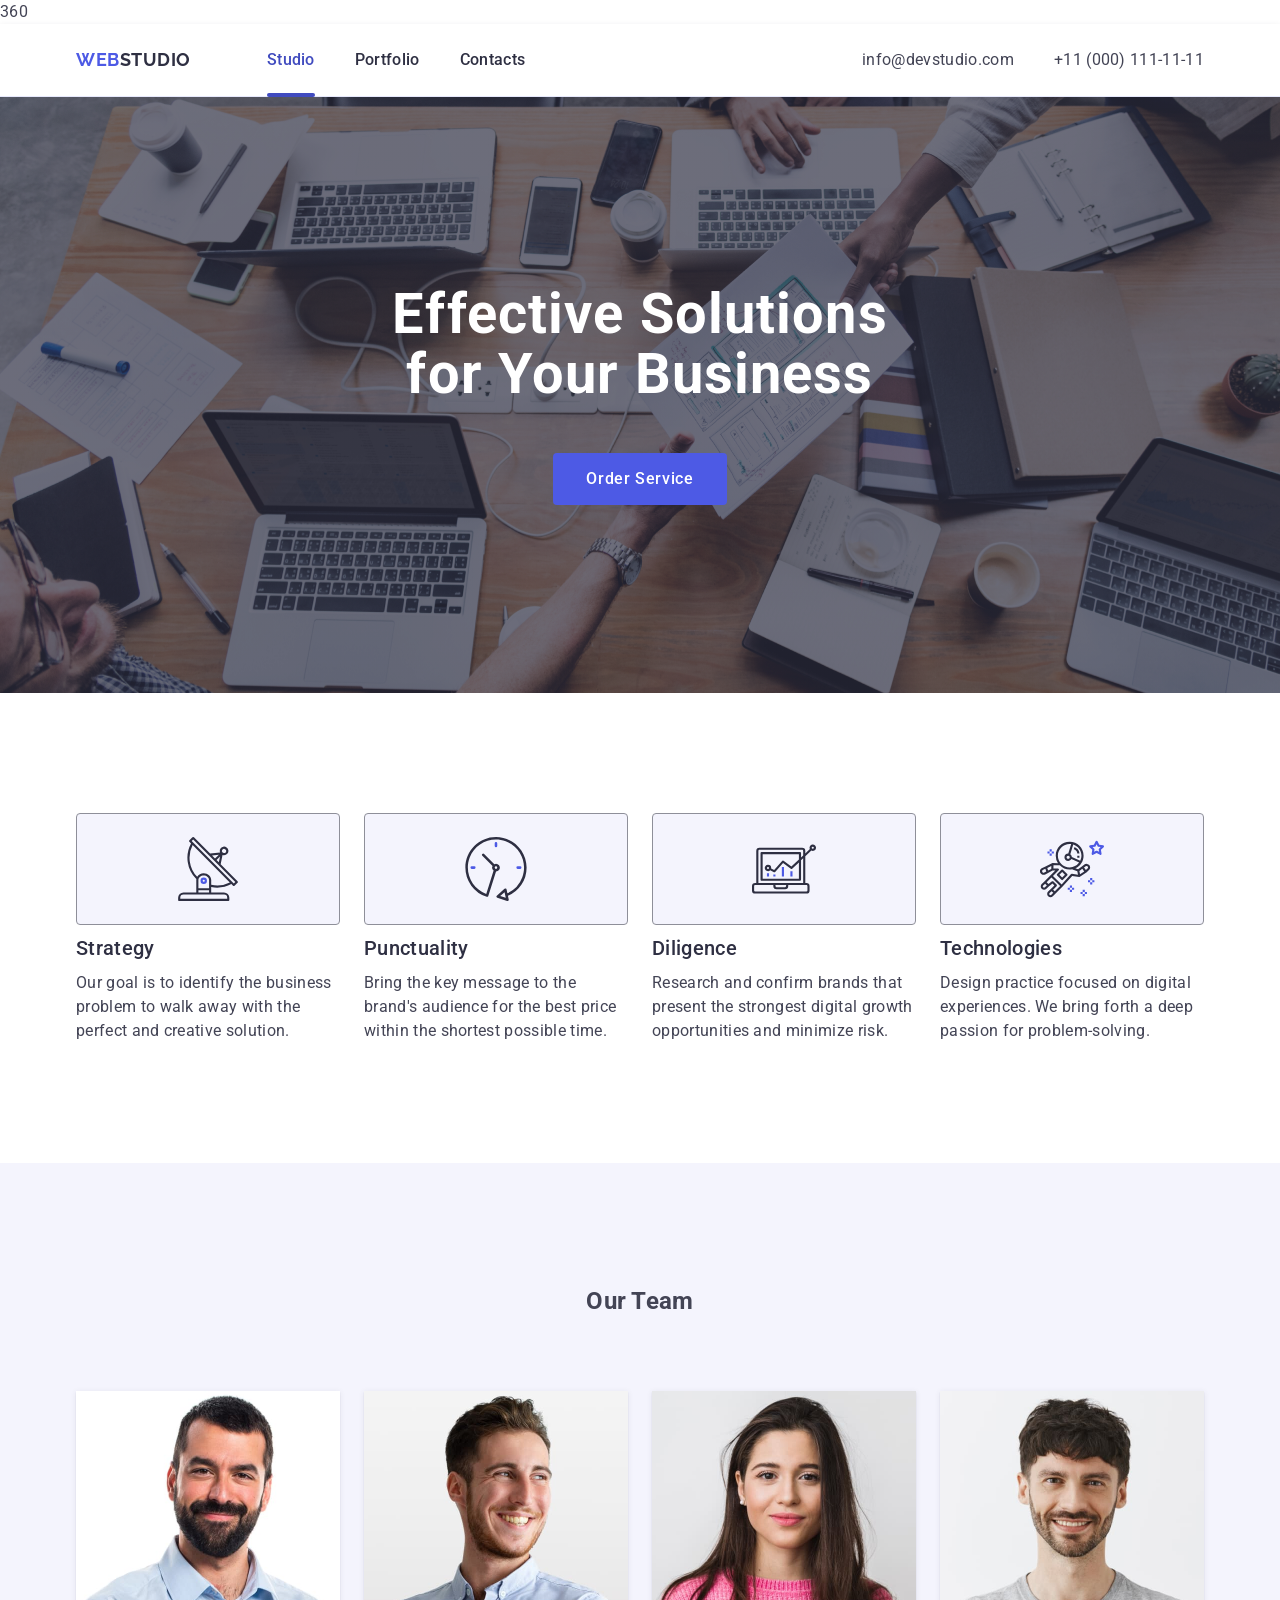
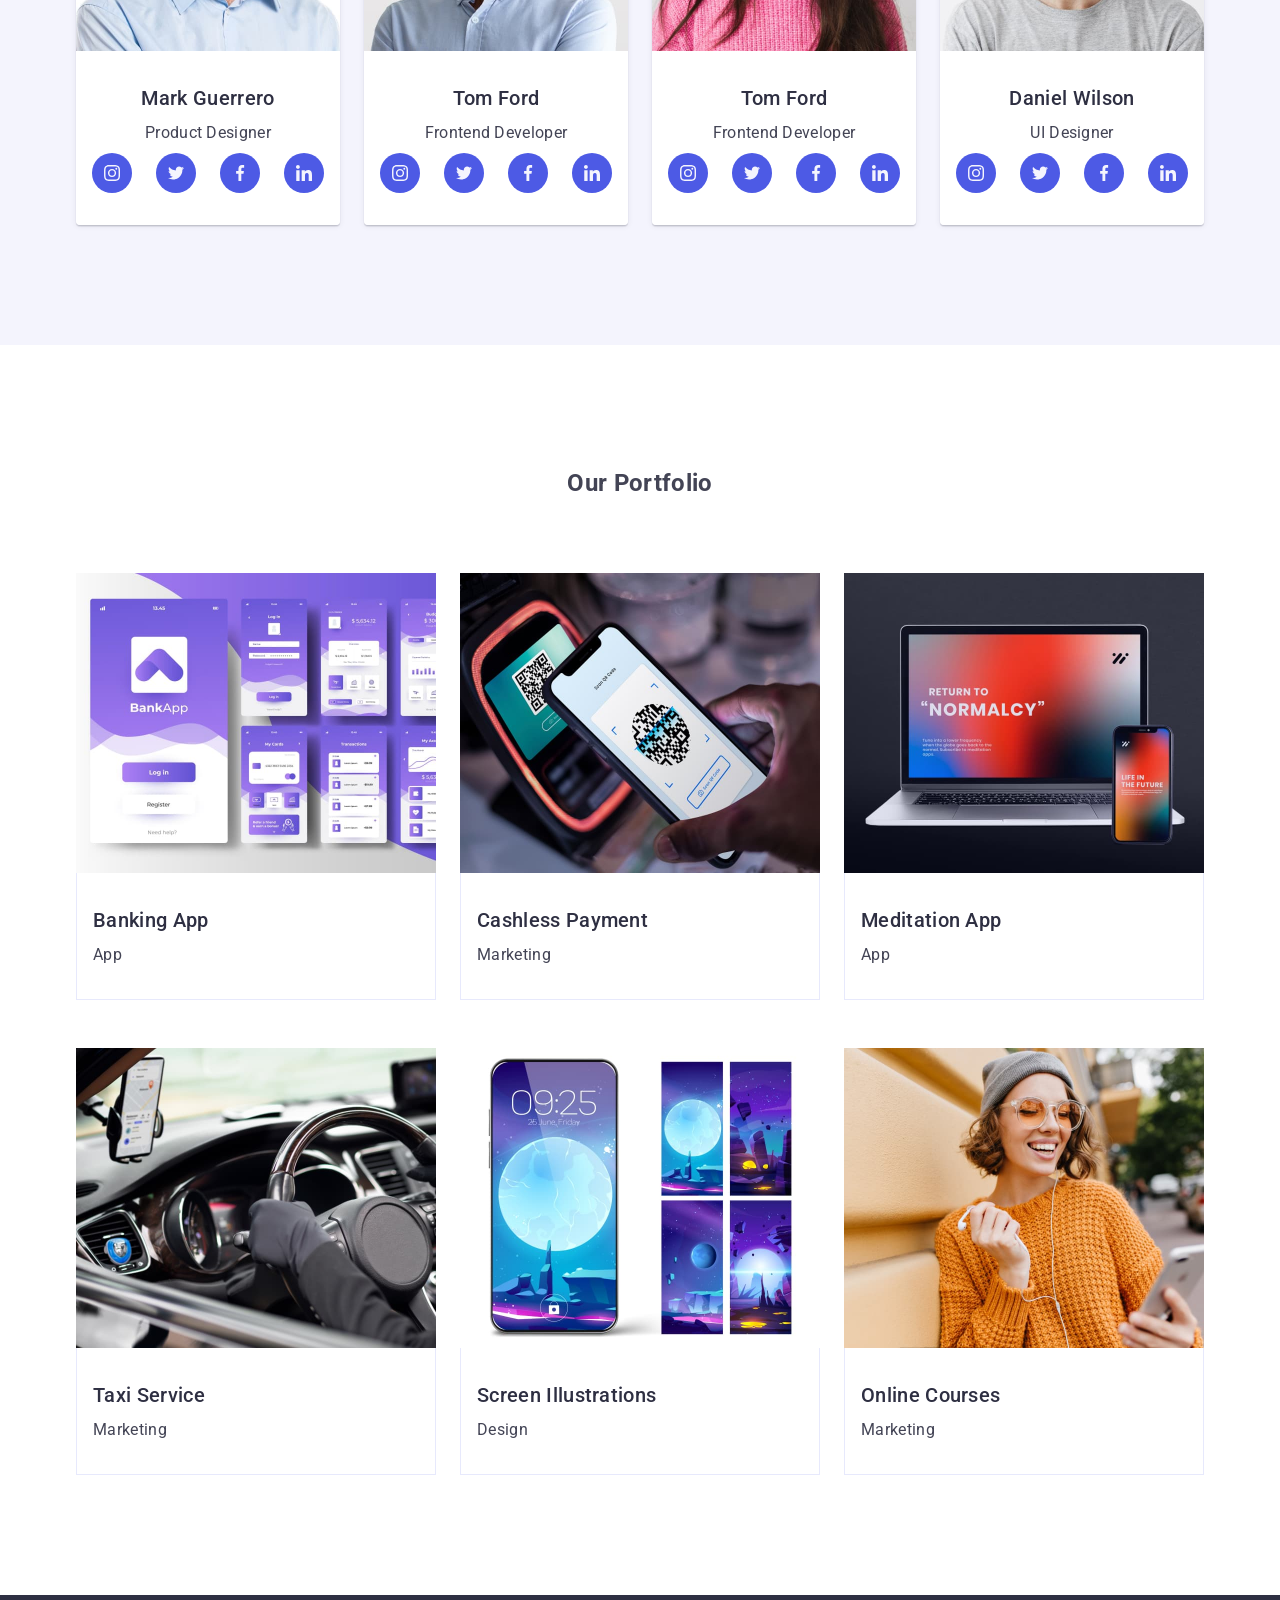
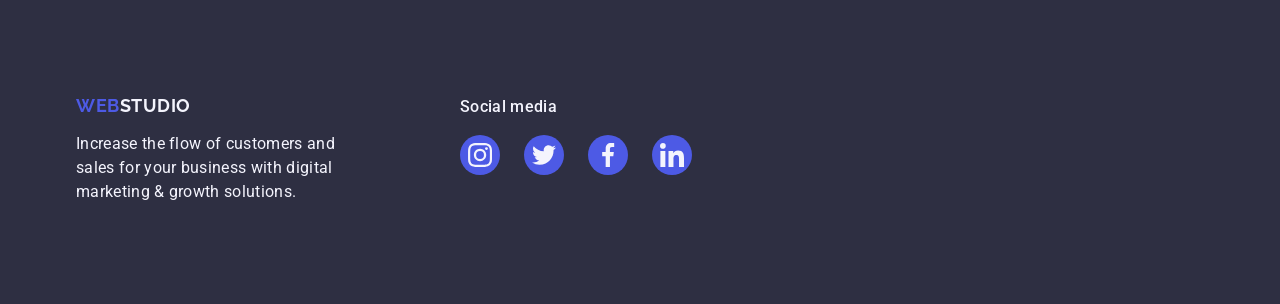
==== commit 4de329be: "add hover style to footer" ====
--- a/index.html
+++ b/index.html
@@ -303,24 +303,30 @@
                             </div>
                         </li>
                         <li class="item-list-prtfl">
-                            <img src="./images/Taxi-Service.jpg" alt="car steering wheel " width="360" height="260">
-                            <p class="overlay-text">14 Stylish and User-Friendly App Design Concepts · Task Manager App · Calorie Tracker App · Exotic Fruit Ecommerce App · Cloud Storage App</p>
+                            <div class="thumb">
+                                <img src="./images/Taxi-Service.jpg" alt="car steering wheel " width="360" height="260">
+                                <p class="overlay-text">14 Stylish and User-Friendly App Design Concepts · Task Manager App · Calorie Tracker App · Exotic Fruit Ecommerce App · Cloud Storage App</p>
+                            </div>
                             <div class="portfolio-content">
                                 <h3 class="list-title">Taxi Service</h3>
                                 <p>Marketing</p>
                             </div>
                         </li>
                         <li class="item-list-prtfl">
-                            <img src="./images/Screen-Illustrations.jpg" alt="phone and screen" width="360" height="260">
-                             <p class="overlay-text">14 Stylish and User-Friendly App Design Concepts · Task Manager App · Calorie Tracker App · Exotic Fruit Ecommerce App · Cloud Storage App</p>
+                            <div class="thumb">
+                                <img src="./images/Screen-Illustrations.jpg" alt="phone and screen" width="360" height="260">
+                                <p class="overlay-text">14 Stylish and User-Friendly App Design Concepts · Task Manager App · Calorie Tracker App · Exotic Fruit Ecommerce App · Cloud Storage App</p>
+                            </div>
                             <div class="portfolio-content">
                                 <h3 class="list-title">Screen Illustrations</h3>
                                 <p>Design</p>
                             </div>
                         </li>
                         <li class="item-list-prtfl">
-                            <img src="./images/Online-Courses.jpg" alt="girl with headphones" width="360" height="260">
-                             <p class="overlay-text">14 Stylish and User-Friendly App Design Concepts · Task Manager App · Calorie Tracker App · Exotic Fruit Ecommerce App · Cloud Storage App</p>
+                            <div class="thumb">
+                                <img src="./images/Online-Courses.jpg" alt="girl with headphones" width="360" height="260">
+                                <p class="overlay-text">14 Stylish and User-Friendly App Design Concepts · Task Manager App · Calorie Tracker App · Exotic Fruit Ecommerce App · Cloud Storage App</p>
+                            </div>
                             <div class="portfolio-content">
                                 <h3 class="list-title">Online Courses</h3>
                                 <p>Marketing</p>
--- a/css/styles.css
+++ b/css/styles.css
@@ -302,7 +302,7 @@
 
 .link-socials:hover,
 .link-socials:focus {
-  background-color: #31d0aa;
+  background-color: #404bbf;
 }
 
 .svg-socials {
@@ -396,4 +396,8 @@
   font-weight: 500;
   margin-bottom: 16px;
 }
+
+footer .link-socials:hover {
+  background-color: #31d0aa;
+}
 /*#endregion footer*/
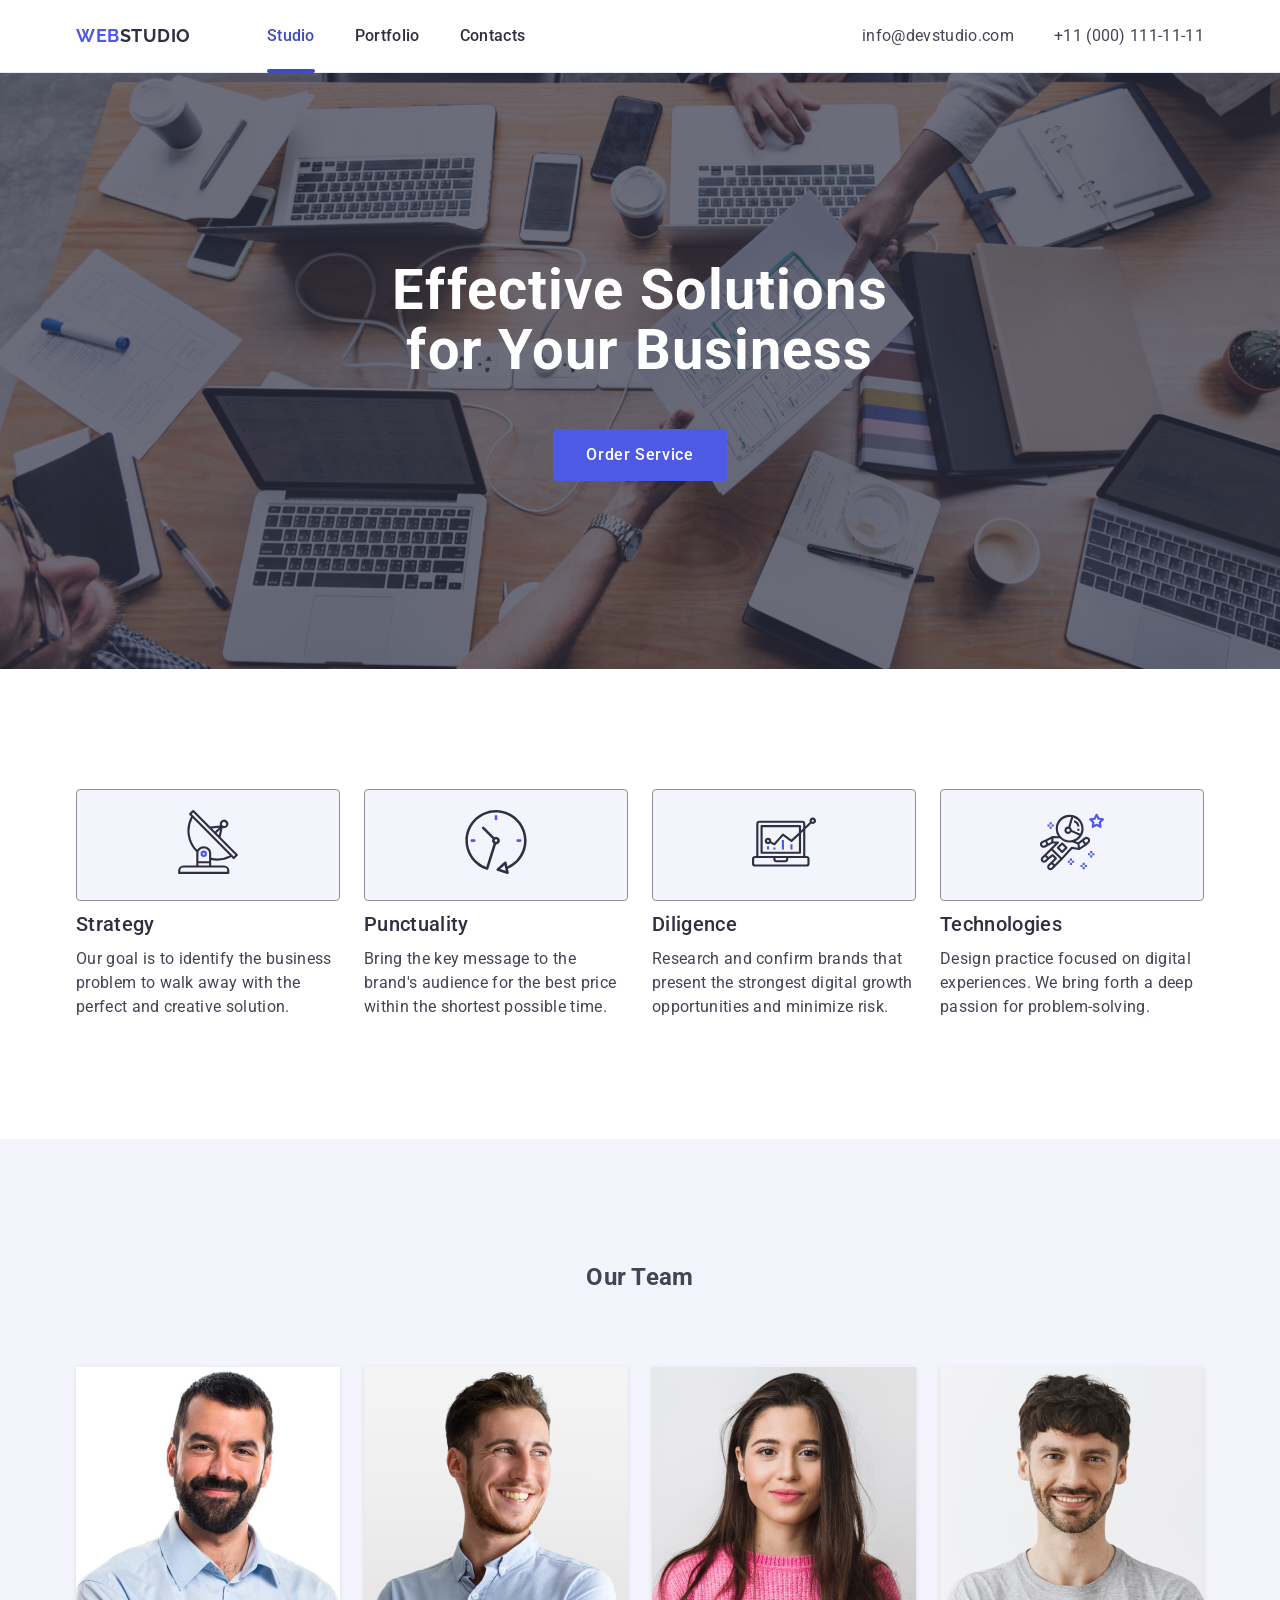
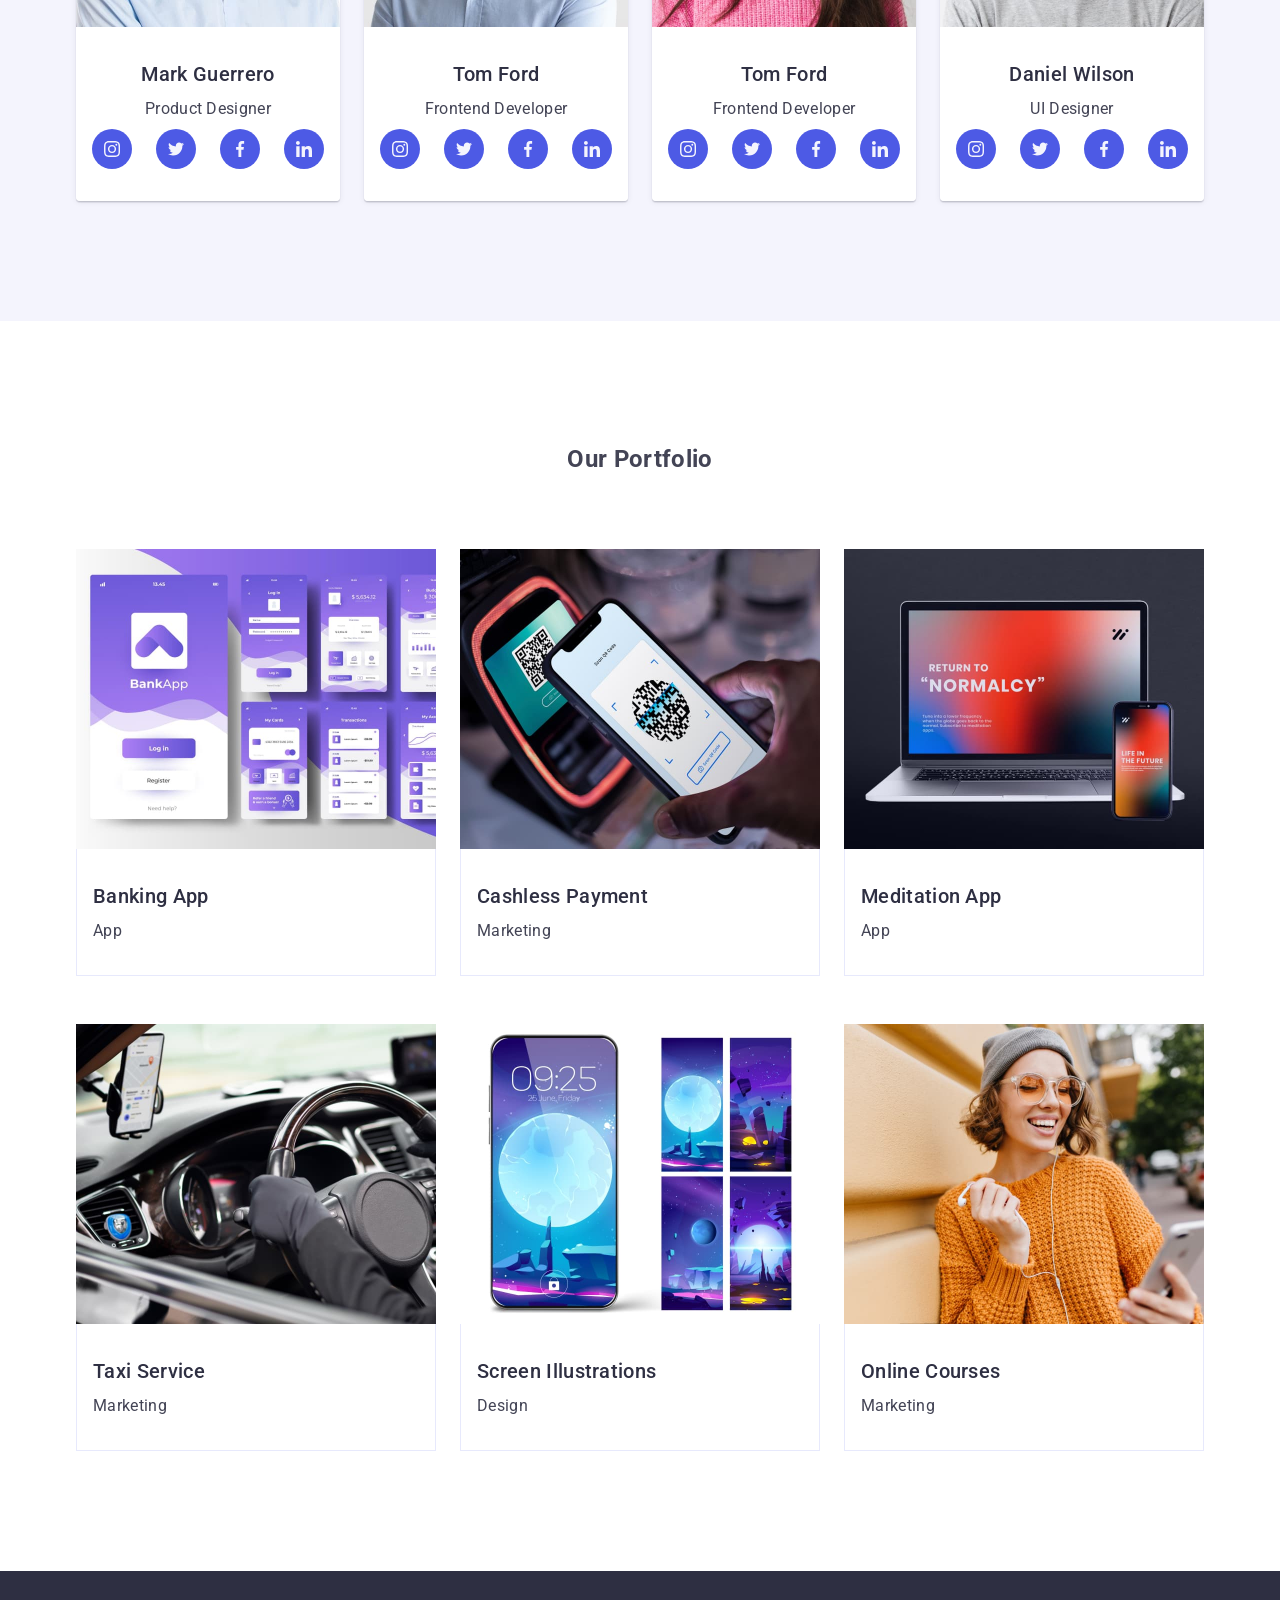
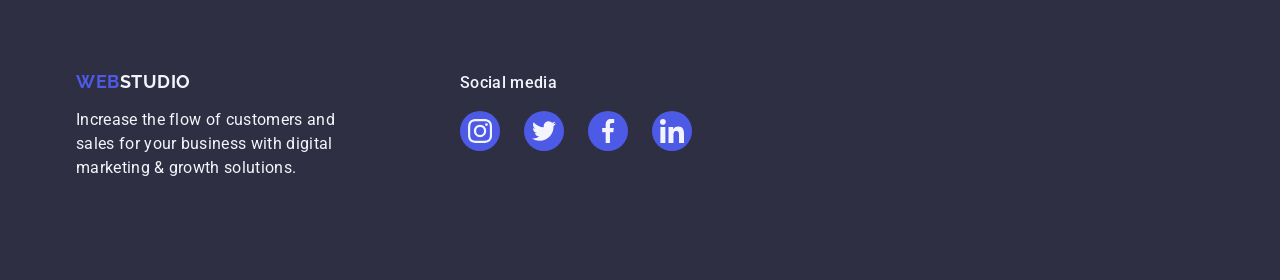
==== commit 1c92a11d: "change html" ====
--- a/index.html
+++ b/index.html
@@ -1,4 +1,4 @@
-360<!DOCTYPE html>
+<!DOCTYPE html>
 <html lang="en">
 <head>
     <meta charset="UTF-8">
